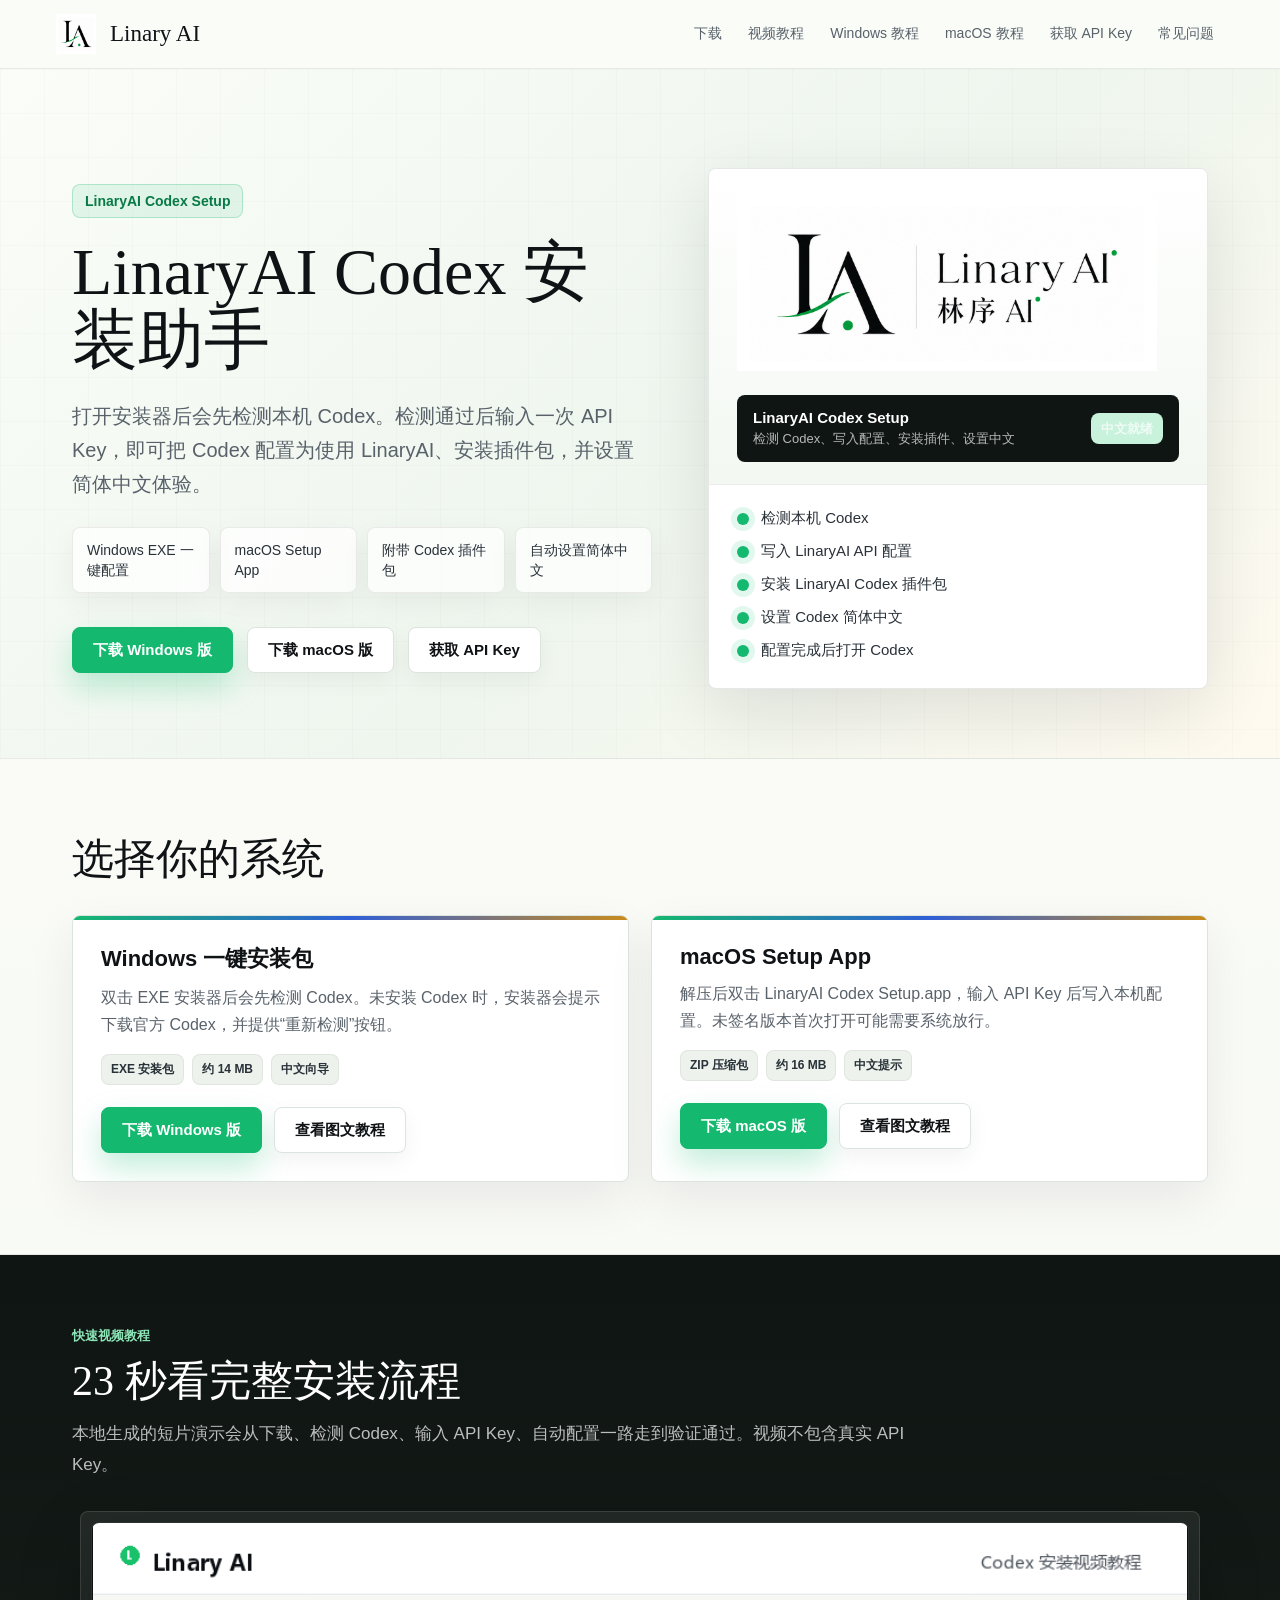
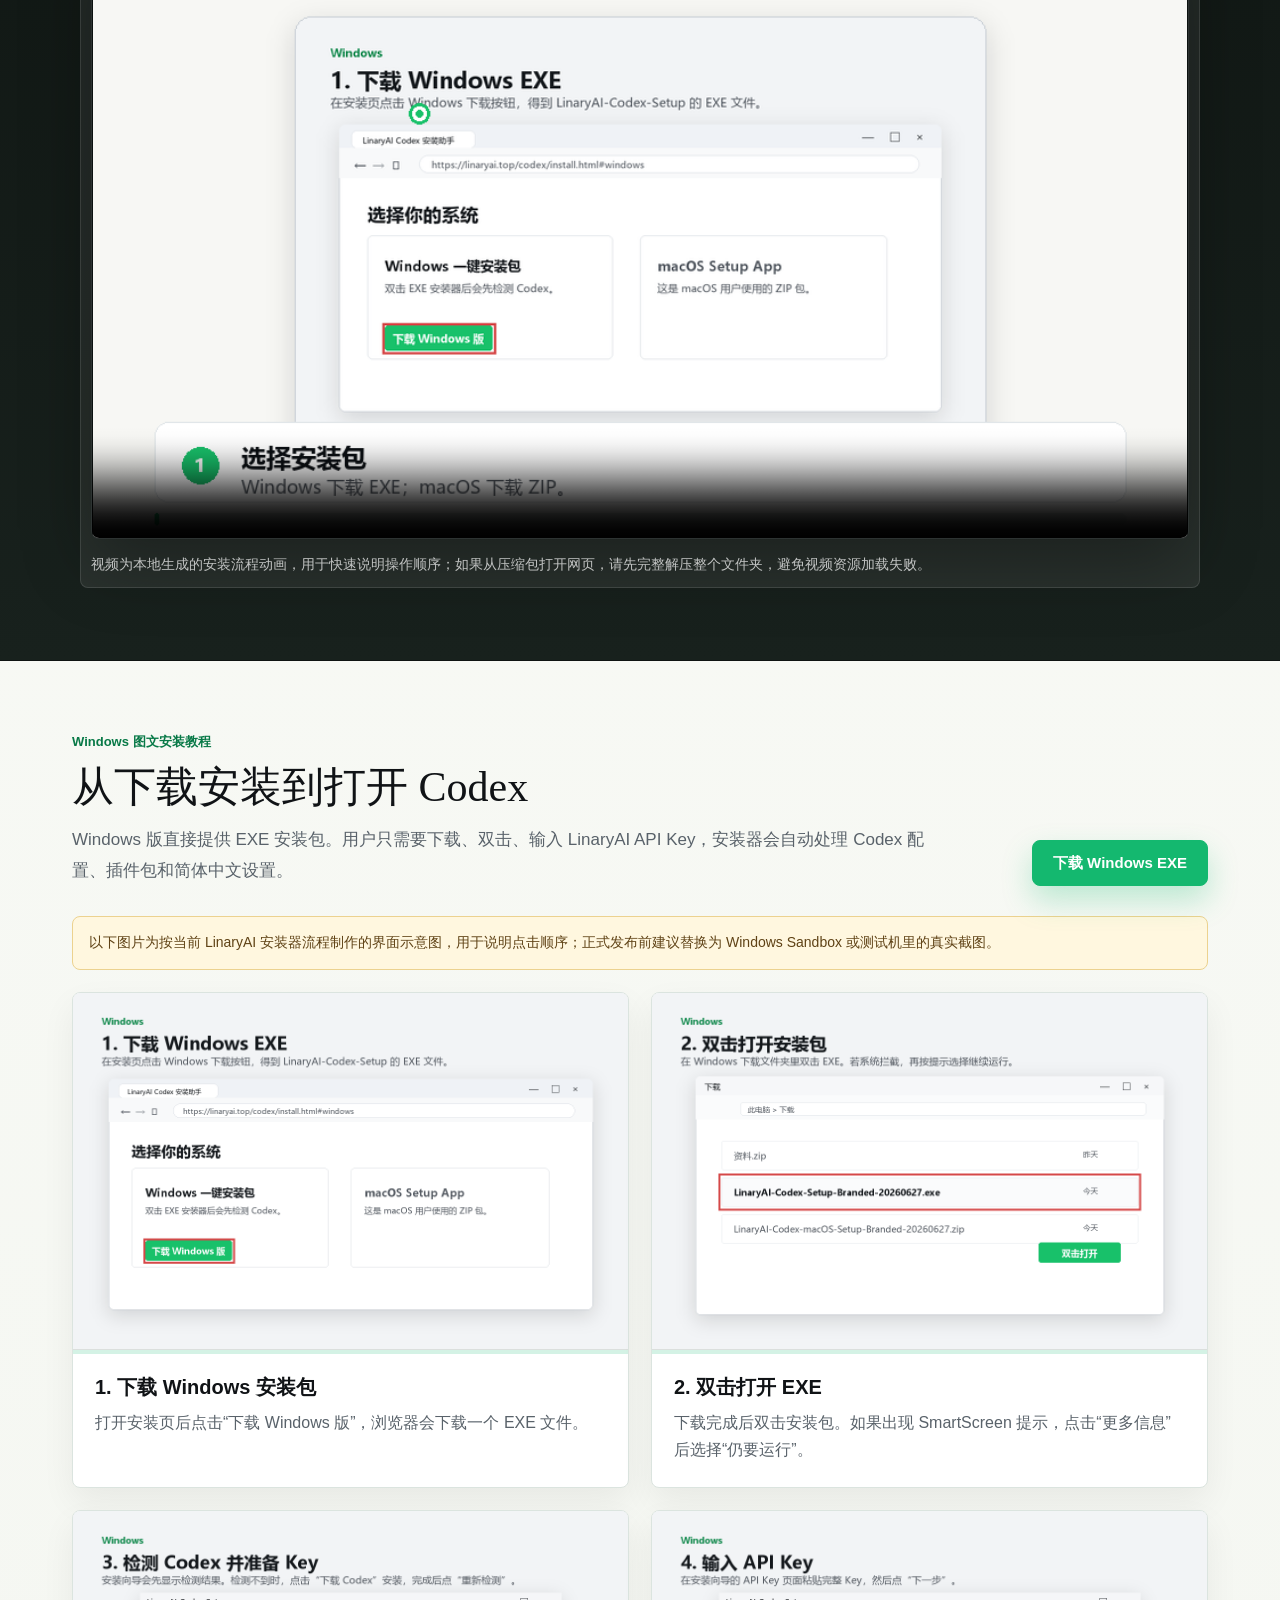
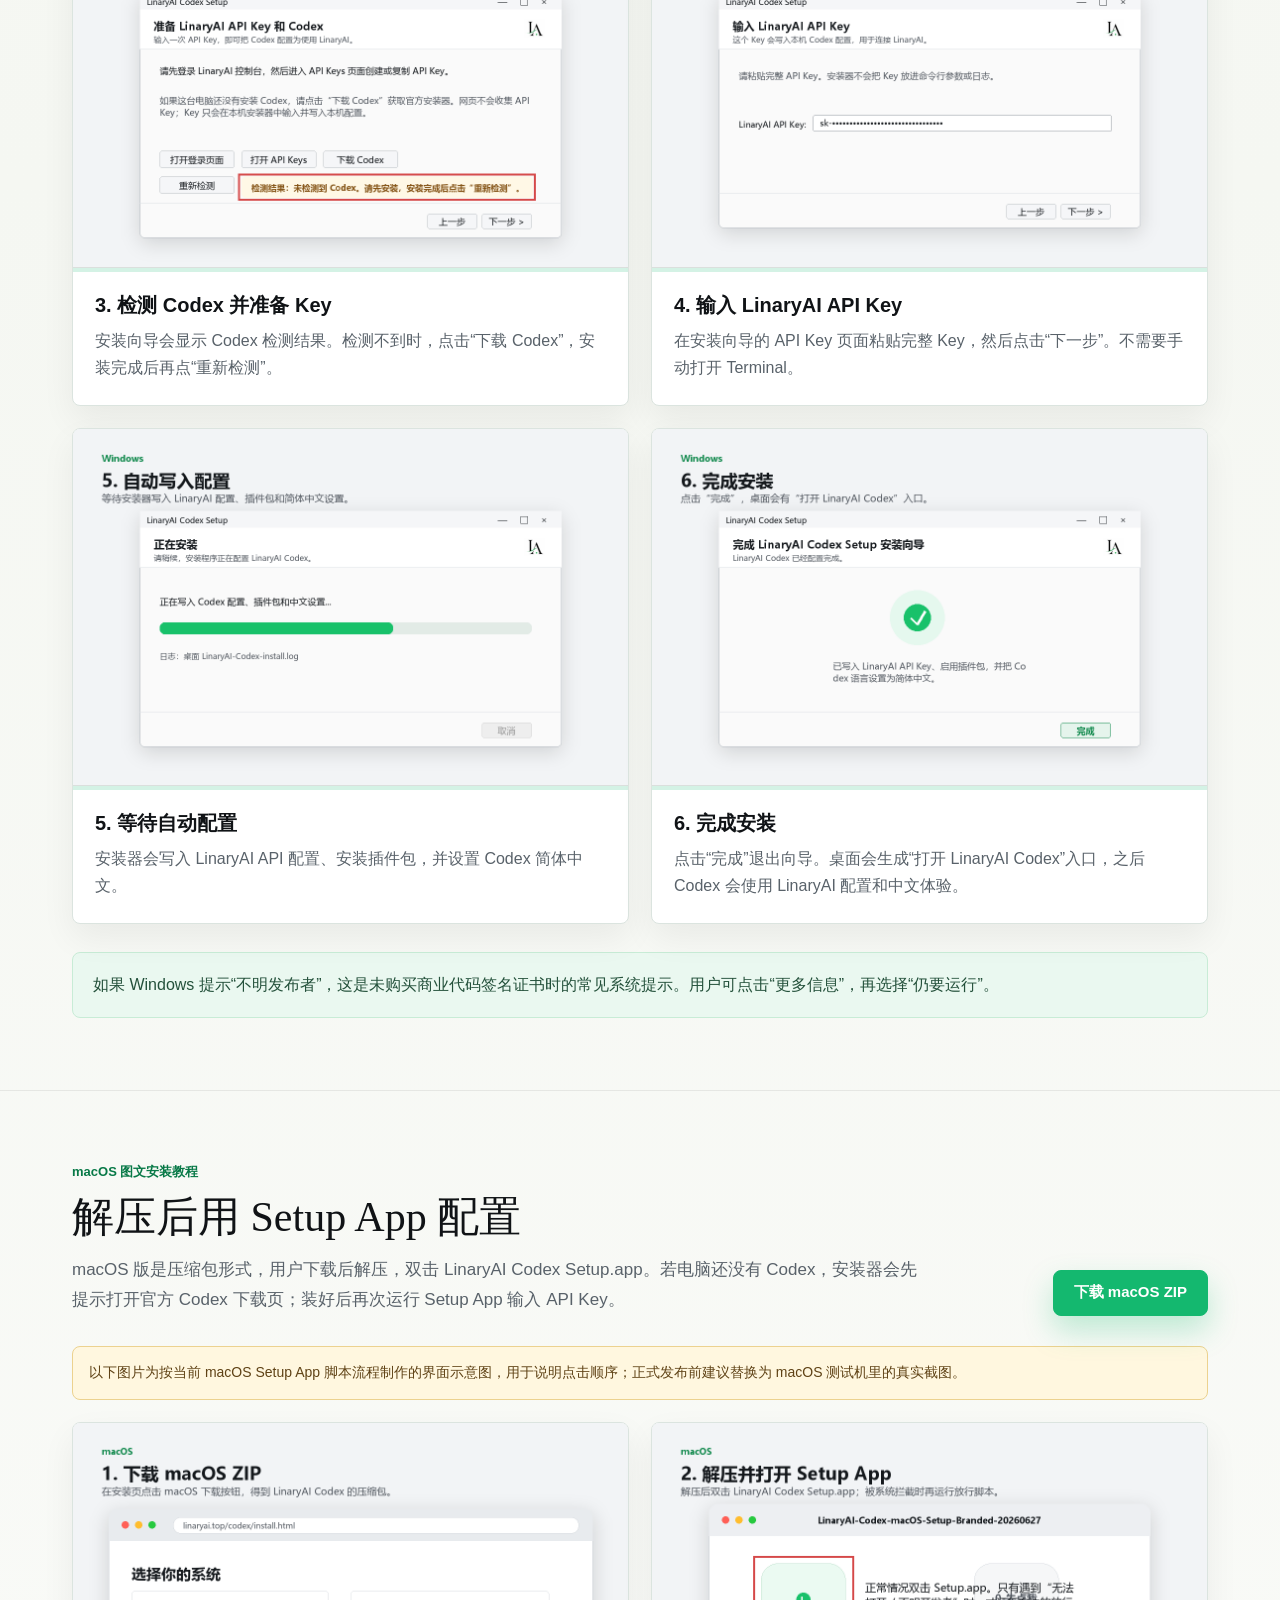
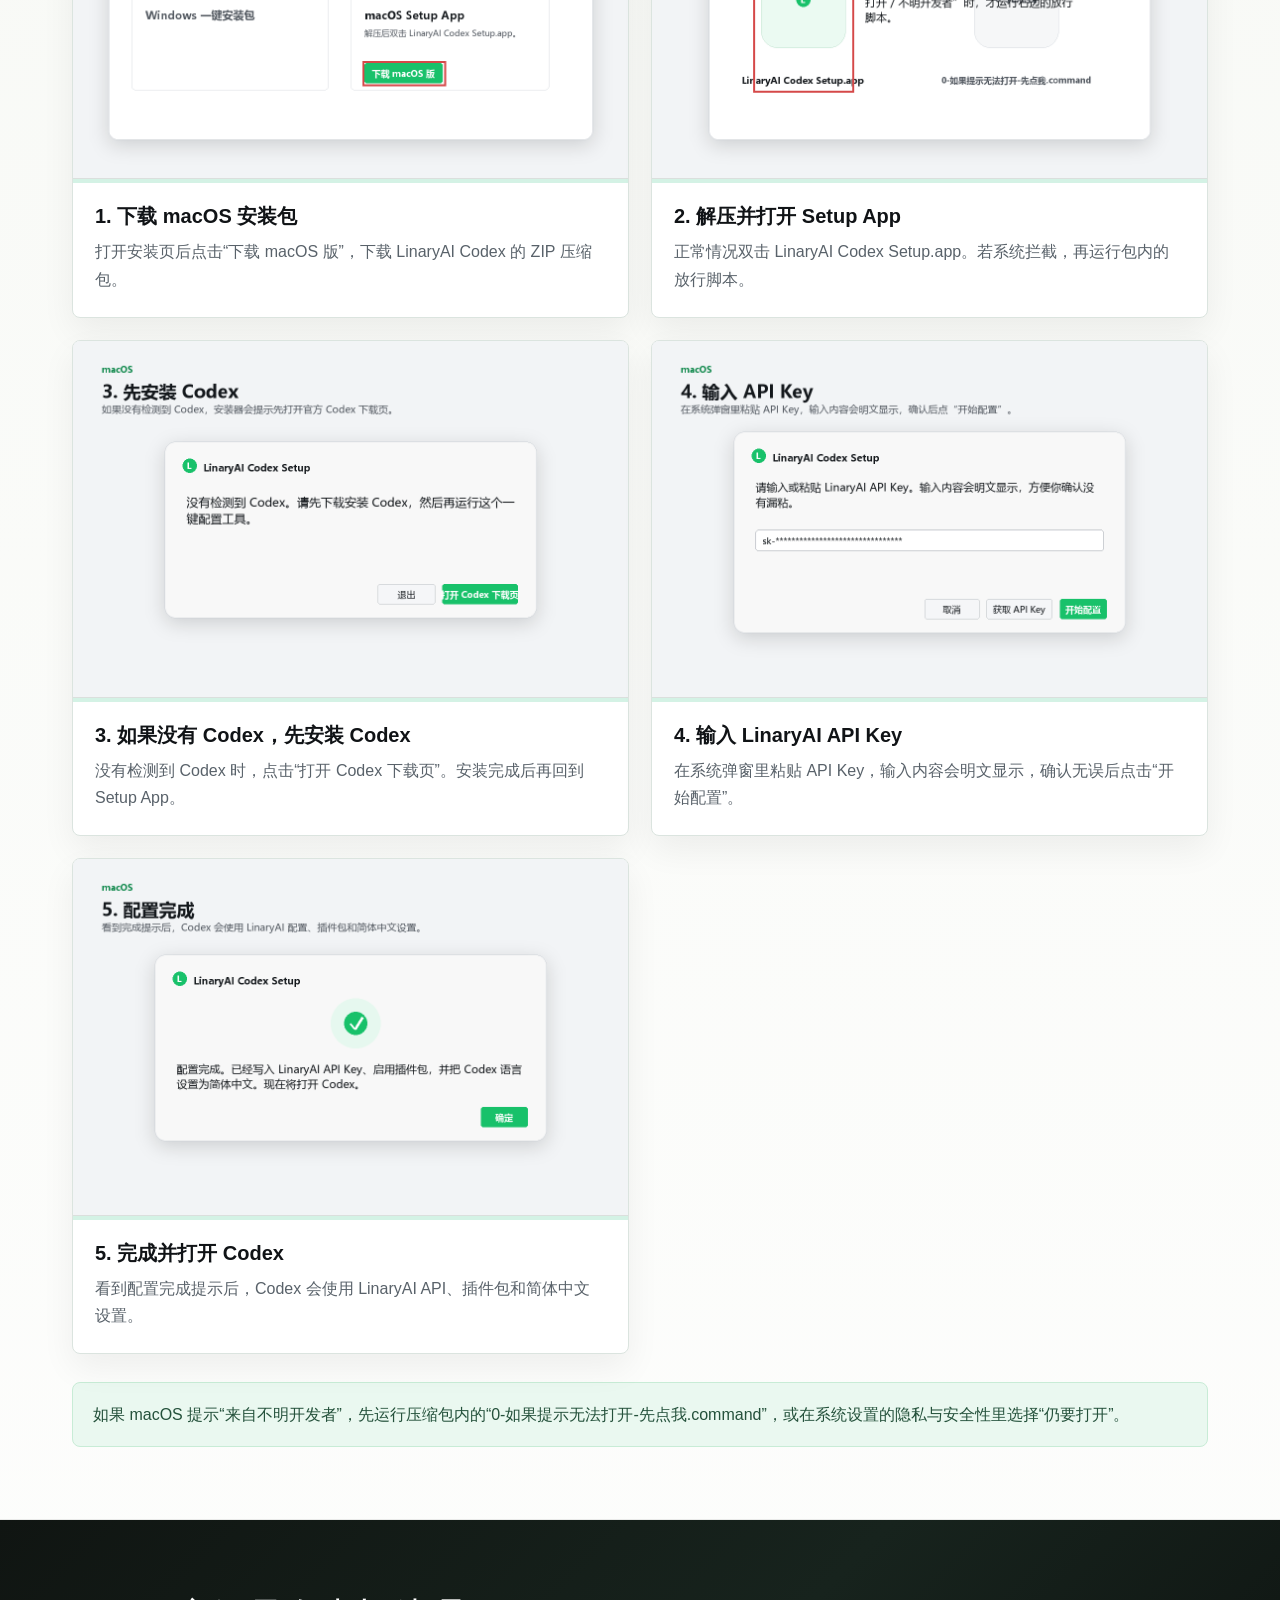
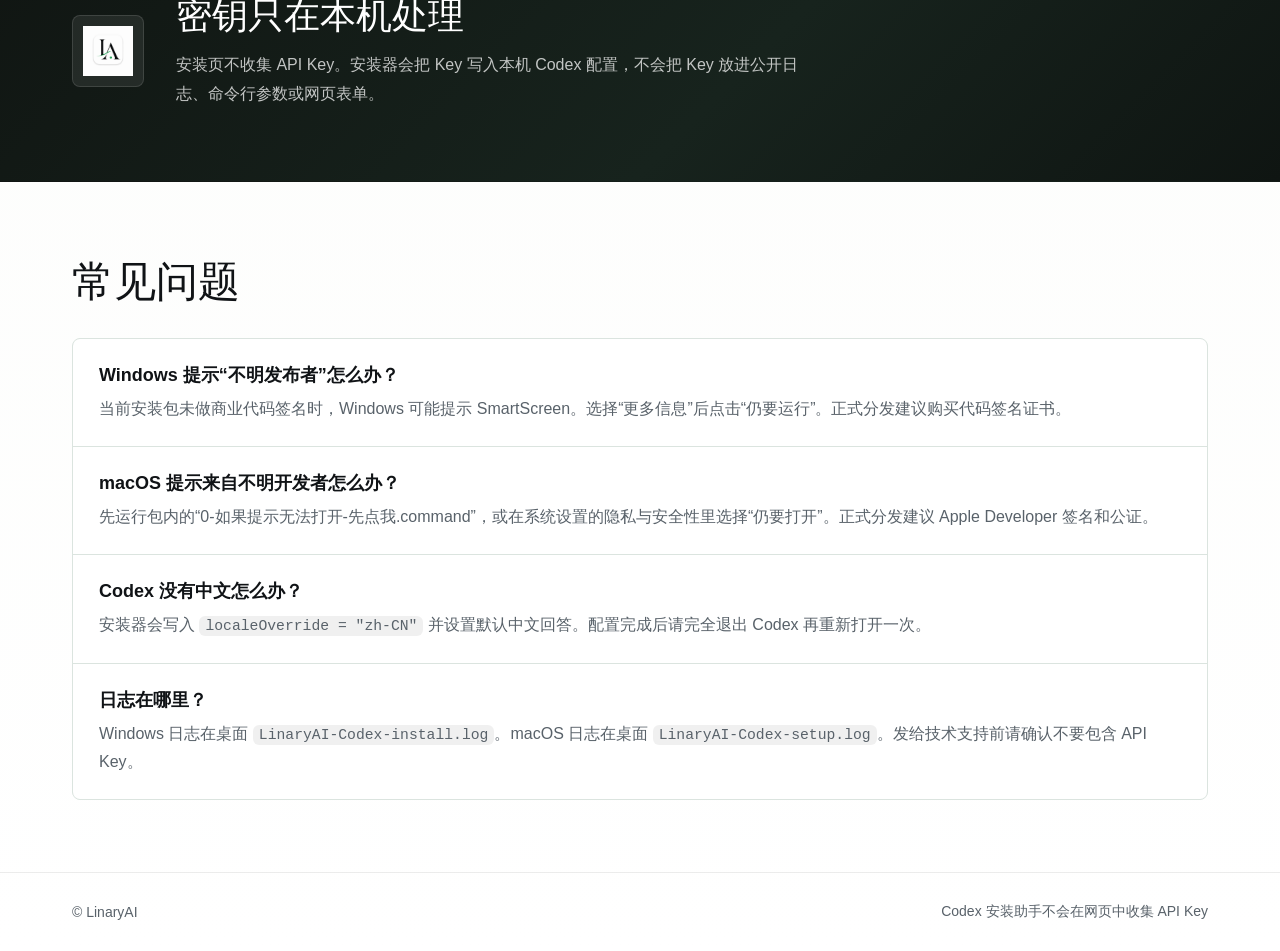
==== codex/index.html @ 54f51eea "Deploy LinaryAI website snapshot" ====
<!doctype html>
<html lang="zh-CN">
<head>
  <meta charset="utf-8">
  <meta name="viewport" content="width=device-width, initial-scale=1">
  <title>LinaryAI Codex 安装助手</title>
  <link rel="shortcut icon" href="/codex/favicon.ico?v=20260630">
  <link rel="icon" href="/codex/assets/favicon.ico?v=20260630" sizes="any">
  <link rel="icon" type="image/png" sizes="32x32" href="/codex/assets/favicon-32.png?v=20260630">
  <link rel="icon" type="image/png" sizes="64x64" href="/codex/assets/favicon.png?v=20260630">
  <link rel="apple-touch-icon" sizes="180x180" href="/codex/assets/apple-touch-icon.png?v=20260630">
  <meta property="og:image" content="https://linaryai.top/codex/assets/favicon-192.png?v=20260630">
  <meta name="twitter:image" content="https://linaryai.top/codex/assets/favicon-192.png?v=20260630">
  <style>
    :root {
      --green: #14b86f;
      --green-dark: #087947;
      --blue: #315fd6;
      --amber: #c98b1c;
      --ink: #101316;
      --ink-soft: #293139;
      --muted: #59626a;
      --line: #dbe4df;
      --paper: #f5f7f2;
      --paper-deep: #edf3ec;
      --white: #ffffff;
      --dark: #0f1512;
      --shadow: 0 22px 70px rgba(16, 19, 22, 0.11);
      --serif: "Times New Roman", "Songti SC", "Noto Serif SC", serif;
      --sans: -apple-system, BlinkMacSystemFont, "Segoe UI", "Microsoft YaHei UI", "PingFang SC", sans-serif;
    }

    * { box-sizing: border-box; }

    html { scroll-behavior: smooth; }

    body {
      margin: 0;
      color: var(--ink);
      background:
        linear-gradient(180deg, #fbfcf8 0%, var(--paper) 46%, #ffffff 100%);
      font-family: var(--sans);
      letter-spacing: 0;
    }

    a { color: inherit; text-decoration: none; }

    .nav {
      position: sticky;
      top: 0;
      z-index: 20;
      display: flex;
      align-items: center;
      justify-content: space-between;
      padding: 14px 56px;
      background: rgba(250, 252, 248, 0.9);
      border-bottom: 1px solid rgba(16, 19, 22, 0.08);
      backdrop-filter: blur(20px);
    }

    .brand {
      display: flex;
      align-items: center;
      gap: 14px;
      min-width: 220px;
    }

    .brand img {
      width: 40px;
      height: 40px;
      object-fit: contain;
    }

    .brand span {
      font-family: var(--serif);
      font-size: 23px;
      color: var(--ink);
    }

    .nav-links {
      display: flex;
      align-items: center;
      gap: 6px;
      color: var(--muted);
      font-size: 14px;
    }

    .nav-links a {
      padding: 8px 10px;
      border-radius: 8px;
    }

    .nav-links a:hover {
      color: var(--ink);
      background: rgba(16, 19, 22, 0.05);
    }

    .hero {
      position: relative;
      min-height: 690px;
      display: grid;
      grid-template-columns: minmax(0, 1fr) minmax(420px, 500px);
      gap: 56px;
      align-items: center;
      padding: 86px 72px 56px;
      background:
        linear-gradient(135deg, #fbfdf8 0%, #eef6ee 54%, #fffaf0 100%);
      border-bottom: 1px solid rgba(16, 19, 22, 0.08);
      overflow: hidden;
    }

    .hero::before {
      content: "";
      position: absolute;
      inset: 0;
      background-image:
        linear-gradient(rgba(16, 19, 22, 0.045) 1px, transparent 1px),
        linear-gradient(90deg, rgba(16, 19, 22, 0.045) 1px, transparent 1px);
      background-size: 44px 44px;
      opacity: 0.38;
      pointer-events: none;
    }

    .hero > * {
      position: relative;
      z-index: 1;
    }

    .eyebrow {
      display: inline-flex;
      align-items: center;
      padding: 8px 12px;
      color: var(--green-dark);
      font-weight: 700;
      font-size: 14px;
      margin-bottom: 20px;
      background: rgba(20, 184, 111, 0.1);
      border: 1px solid rgba(20, 184, 111, 0.25);
      border-radius: 8px;
    }

    h1 {
      margin: 0;
      font-family: var(--serif);
      font-size: 66px;
      line-height: 1.04;
      font-weight: 500;
      letter-spacing: 0;
      max-width: 720px;
    }

    .hero-copy {
      max-width: 660px;
      margin: 24px 0 0;
      color: var(--muted);
      font-size: 20px;
      line-height: 1.7;
    }

    .hero-stats {
      display: grid;
      grid-template-columns: repeat(4, minmax(0, 1fr));
      gap: 10px;
      max-width: 720px;
      margin-top: 26px;
    }

    .hero-stats span {
      min-height: 54px;
      display: flex;
      align-items: center;
      padding: 12px 14px;
      color: var(--ink-soft);
      background: rgba(255, 255, 255, 0.74);
      border: 1px solid rgba(16, 19, 22, 0.08);
      border-radius: 8px;
      box-shadow: 0 10px 30px rgba(16, 19, 22, 0.05);
      font-size: 14px;
      line-height: 1.45;
    }

    .actions {
      display: flex;
      flex-wrap: wrap;
      gap: 14px;
      margin-top: 34px;
    }

    .btn {
      display: inline-flex;
      align-items: center;
      justify-content: center;
      min-height: 46px;
      padding: 0 20px;
      border-radius: 8px;
      border: 1px solid var(--line);
      font-weight: 700;
      font-size: 15px;
      background: var(--white);
      color: var(--ink);
      box-shadow: 0 8px 22px rgba(16, 19, 22, 0.05);
      transition: transform 160ms ease, box-shadow 160ms ease, border-color 160ms ease, background 160ms ease;
    }

    .btn.primary {
      color: #fff;
      background: var(--green);
      border-color: var(--green);
      box-shadow: 0 14px 30px rgba(20, 184, 111, 0.26);
    }

    .btn:hover {
      transform: translateY(-1px);
      border-color: rgba(16, 19, 22, 0.2);
      box-shadow: 0 16px 34px rgba(16, 19, 22, 0.09);
    }

    .btn.primary:hover {
      background: #0da563;
      border-color: #0da563;
      box-shadow: 0 18px 38px rgba(20, 184, 111, 0.32);
    }

    .btn:focus-visible,
    .nav-links a:focus-visible {
      outline: 3px solid rgba(49, 95, 214, 0.28);
      outline-offset: 3px;
    }

    .product-panel {
      position: relative;
      background: #fff;
      border: 1px solid rgba(16, 19, 22, 0.1);
      border-radius: 8px;
      overflow: hidden;
      box-shadow: var(--shadow);
    }

    .panel-head {
      padding: 28px 28px 22px;
      background:
        linear-gradient(180deg, #ffffff 0%, #f3f8f2 100%);
      border-bottom: 1px solid rgba(16, 19, 22, 0.08);
    }

    .panel-logo {
      width: 100%;
      max-width: 420px;
      height: auto;
      margin-bottom: 20px;
    }

    .panel-status {
      display: flex;
      align-items: center;
      justify-content: space-between;
      gap: 18px;
      padding: 14px 16px;
      background: #0f1512;
      color: #fff;
      border-radius: 8px;
    }

    .panel-status strong {
      display: block;
      font-size: 15px;
      margin-bottom: 3px;
    }

    .panel-status span {
      display: block;
      color: rgba(255,255,255,0.7);
      font-size: 13px;
      line-height: 1.5;
    }

    .status-pill {
      flex: 0 0 auto;
      padding: 6px 10px;
      color: #11432d;
      background: #c8f2dc;
      border-radius: 8px;
      font-size: 12px;
      font-weight: 800;
    }

    .checklist {
      display: grid;
      gap: 14px;
      margin: 0;
      padding: 24px 28px 28px;
      list-style: none;
    }

    .checklist li {
      display: flex;
      align-items: center;
      gap: 12px;
      color: var(--ink-soft);
      font-size: 15px;
    }

    .dot {
      width: 12px;
      height: 12px;
      border-radius: 50%;
      background: var(--green);
      flex: 0 0 auto;
      box-shadow: 0 0 0 6px rgba(20, 184, 111, 0.12);
    }

    section {
      padding: 72px;
      border-bottom: 1px solid rgba(16, 19, 22, 0.08);
      scroll-margin-top: 84px;
    }

    .section-title {
      margin: 0 0 28px;
      font-family: var(--serif);
      font-size: 42px;
      font-weight: 500;
    }

    .section-heading {
      display: flex;
      align-items: flex-end;
      justify-content: space-between;
      gap: 24px;
      margin-bottom: 30px;
    }

    .section-heading .section-title {
      margin-bottom: 10px;
    }

    .section-lead {
      max-width: 860px;
      margin: 0;
      color: var(--muted);
      font-size: 17px;
      line-height: 1.8;
    }

    .kicker {
      margin: 0 0 8px;
      color: var(--green-dark);
      font-size: 13px;
      font-weight: 800;
      letter-spacing: 0;
    }

    .steps {
      display: grid;
      grid-template-columns: repeat(3, 1fr);
      gap: 1px;
      background: var(--line);
      border: 1px solid var(--line);
      border-radius: 8px;
      overflow: hidden;
    }

    .step {
      min-height: 220px;
      padding: 26px;
      background: #fff;
    }

    .step strong {
      display: block;
      font-size: 20px;
      margin-bottom: 14px;
    }

    .step p, .faq p, .download-card p {
      color: var(--muted);
      line-height: 1.7;
      margin: 0;
    }

    .downloads {
      display: grid;
      grid-template-columns: repeat(2, 1fr);
      gap: 22px;
    }

    .download-card {
      position: relative;
      background: #fff;
      border: 1px solid var(--line);
      border-radius: 8px;
      padding: 28px;
      box-shadow: 0 18px 48px rgba(16, 19, 22, 0.07);
      overflow: hidden;
    }

    .download-card::before {
      content: "";
      position: absolute;
      inset: 0 0 auto;
      height: 4px;
      background: linear-gradient(90deg, var(--green), var(--blue), var(--amber));
    }

    .download-card h3 {
      margin: 0 0 10px;
      font-size: 22px;
    }

    .download-meta {
      display: flex;
      flex-wrap: wrap;
      gap: 8px;
      margin: 16px 0 0;
    }

    .download-meta span {
      padding: 6px 9px;
      color: var(--ink-soft);
      background: var(--paper-deep);
      border: 1px solid rgba(16, 19, 22, 0.06);
      border-radius: 8px;
      font-size: 12px;
      font-weight: 700;
    }

    .download-card .btn { margin-top: 22px; }

    .download-links {
      display: flex;
      flex-wrap: wrap;
      gap: 12px;
      margin-top: 22px;
    }

    .download-links .btn { margin-top: 0; }

    .video-section {
      color: #fff;
      background:
        linear-gradient(180deg, #0f1512 0%, #18211d 100%);
    }

    .video-section .section-title { color: #fff; }

    .video-section .section-lead,
    .video-section .video-caption {
      color: rgba(255, 255, 255, 0.72);
    }

    .video-section .kicker { color: #8ce6b8; }

    .demo-video-wrap {
      max-width: 1120px;
      margin: 0 auto;
      padding: 10px;
      background: rgba(255, 255, 255, 0.08);
      border: 1px solid rgba(255, 255, 255, 0.12);
      border-radius: 8px;
    }

    .demo-video {
      display: block;
      width: 100%;
      aspect-ratio: 16 / 9;
      background: #0b1110;
      border: 1px solid rgba(255, 255, 255, 0.14);
      border-radius: 8px;
      box-shadow: 0 24px 70px rgba(0, 0, 0, 0.32);
    }

    .video-caption {
      margin: 14px 0 0;
      color: var(--muted);
      font-size: 14px;
      line-height: 1.7;
    }

    .tutorial-grid {
      display: grid;
      grid-template-columns: repeat(2, minmax(0, 1fr));
      gap: 22px;
    }

    .tutorial-card {
      background: #fff;
      border: 1px solid var(--line);
      border-radius: 8px;
      overflow: hidden;
      box-shadow: 0 14px 34px rgba(16, 19, 22, 0.06);
    }

    .tutorial-card img {
      display: block;
      width: 100%;
      aspect-ratio: 1120 / 720;
      object-fit: cover;
      background: #eef2ef;
      border-bottom: 1px solid rgba(8, 11, 13, 0.08);
    }

    .tutorial-copy {
      padding: 20px 22px 24px;
      border-top: 4px solid rgba(20, 184, 111, 0.18);
    }

    .tutorial-copy h3 {
      margin: 0 0 8px;
      font-size: 20px;
    }

    .tutorial-copy p {
      margin: 0;
      color: var(--muted);
      line-height: 1.7;
    }

    .tutorial-note {
      margin: 28px 0 0;
      padding: 18px 20px;
      color: #24513b;
      background: #eaf8f0;
      border: 1px solid #c8ecd6;
      border-radius: 8px;
      line-height: 1.7;
    }

    .image-disclaimer {
      margin: 0 0 22px;
      padding: 14px 16px;
      color: #5f4215;
      background: #fff7df;
      border: 1px solid #ecd28f;
      border-radius: 8px;
      line-height: 1.7;
      font-size: 14px;
    }

    code {
      padding: 2px 6px;
      border-radius: 6px;
      background: rgba(8, 11, 13, 0.06);
      font-family: "SFMono-Regular", Consolas, "Liberation Mono", monospace;
      font-size: 0.92em;
    }

    .security {
      display: flex;
      align-items: center;
      justify-content: space-between;
      gap: 32px;
      background:
        linear-gradient(135deg, #101512 0%, #17231d 58%, #0f1512 100%);
      color: #fff;
    }

    .security-mark {
      width: 72px;
      height: 72px;
      object-fit: contain;
      border-radius: 8px;
      background: rgba(255,255,255,0.08);
      border: 1px solid rgba(255,255,255,0.12);
      padding: 10px;
    }

    .security-copy {
      flex: 1 1 auto;
    }

    .security h2 {
      margin: 0;
      font-family: var(--serif);
      font-size: 36px;
      font-weight: 500;
    }

    .security p {
      max-width: 640px;
      margin: 10px 0 0;
      color: rgba(255,255,255,0.74);
      line-height: 1.8;
    }

    .faq {
      display: grid;
      gap: 1px;
      background: var(--line);
      border: 1px solid var(--line);
      border-radius: 8px;
      overflow: hidden;
    }

    .faq-item {
      background: #fff;
      padding: 24px 26px;
    }

    .faq-item h3 {
      margin: 0 0 8px;
      font-size: 18px;
    }

    footer {
      display: flex;
      align-items: center;
      justify-content: space-between;
      gap: 24px;
      padding: 30px 72px;
      color: var(--muted);
      font-size: 14px;
    }

    @media (prefers-reduced-motion: reduce) {
      html { scroll-behavior: auto; }
      .btn { transition: none; }
      .btn:hover { transform: none; }
    }

    @media (max-width: 900px) {
      .nav, .hero, section, footer { padding-left: 24px; padding-right: 24px; }
      .nav-links { display: none; }
      .hero { grid-template-columns: 1fr; gap: 34px; min-height: auto; padding-top: 54px; }
      h1 { font-size: 44px; }
      .hero-copy { font-size: 17px; }
      .hero-stats { grid-template-columns: repeat(2, minmax(0, 1fr)); }
      .steps, .downloads, .tutorial-grid { grid-template-columns: 1fr; }
      .section-heading { align-items: flex-start; flex-direction: column; }
      .security { align-items: flex-start; flex-direction: column; }
      footer { flex-direction: column; align-items: flex-start; }
    }

    @media (max-width: 560px) {
      .nav { padding-top: 12px; padding-bottom: 12px; }
      .brand { min-width: 0; gap: 10px; }
      .brand span { font-size: 20px; }
      .hero { padding-top: 40px; }
      .eyebrow { font-size: 13px; }
      h1 { font-size: 38px; line-height: 1.08; }
      .section-title { font-size: 34px; }
      .actions, .download-links { width: 100%; }
      .btn { width: 100%; }
      .hero-stats { grid-template-columns: 1fr; }
      .panel-head, .checklist, .download-card { padding-left: 20px; padding-right: 20px; }
      .panel-status { align-items: flex-start; flex-direction: column; }
      .security-mark { width: 60px; height: 60px; }
    }
  </style>
</head>
<body>
  <nav class="nav">
    <a class="brand" href="#">
      <img src="assets/linary-logo.png" alt="LinaryAI">
      <span>Linary AI</span>
    </a>
    <div class="nav-links">
      <a href="#download">下载</a>
      <a href="#video">视频教程</a>
      <a href="#windows">Windows 教程</a>
      <a href="#macos">macOS 教程</a>
      <a href="https://api.linaryai.top/keys">获取 API Key</a>
      <a href="#faq">常见问题</a>
    </div>
  </nav>

  <main>
    <section class="hero">
      <div>
        <div class="eyebrow">LinaryAI Codex Setup</div>
        <h1>LinaryAI Codex 安装助手</h1>
        <p class="hero-copy">打开安装器后会先检测本机 Codex。检测通过后输入一次 API Key，即可把 Codex 配置为使用 LinaryAI、安装插件包，并设置简体中文体验。</p>
        <div class="hero-stats" aria-label="安装能力">
          <span>Windows EXE 一键配置</span>
          <span>macOS Setup App</span>
          <span>附带 Codex 插件包</span>
          <span>自动设置简体中文</span>
        </div>
        <div class="actions">
          <a class="btn primary" href="downloads/LinaryAI-Codex-Setup-Branded-20260627.exe">下载 Windows 版</a>
          <a class="btn" href="downloads/LinaryAI-Codex-macOS-Setup-Branded-20260627.zip">下载 macOS 版</a>
          <a class="btn" href="https://api.linaryai.top/keys">获取 API Key</a>
        </div>
      </div>
      <aside class="product-panel">
        <div class="panel-head">
          <img class="panel-logo" src="assets/linary-lockup.png" alt="Linary AI 林序 AI">
          <div class="panel-status">
            <div>
              <strong>LinaryAI Codex Setup</strong>
              <span>检测 Codex、写入配置、安装插件、设置中文</span>
            </div>
            <span class="status-pill">中文就绪</span>
          </div>
        </div>
        <ul class="checklist">
          <li><span class="dot"></span>检测本机 Codex</li>
          <li><span class="dot"></span>写入 LinaryAI API 配置</li>
          <li><span class="dot"></span>安装 LinaryAI Codex 插件包</li>
          <li><span class="dot"></span>设置 Codex 简体中文</li>
          <li><span class="dot"></span>配置完成后打开 Codex</li>
        </ul>
      </aside>
    </section>

    <section id="download">
      <h2 class="section-title">选择你的系统</h2>
      <div class="downloads">
        <div class="download-card">
          <h3>Windows 一键安装包</h3>
          <p>双击 EXE 安装器后会先检测 Codex。未安装 Codex 时，安装器会提示下载官方 Codex，并提供“重新检测”按钮。</p>
          <div class="download-meta">
            <span>EXE 安装包</span>
            <span>约 14 MB</span>
            <span>中文向导</span>
          </div>
          <div class="download-links">
            <a class="btn primary" href="downloads/LinaryAI-Codex-Setup-Branded-20260627.exe">下载 Windows 版</a>
            <a class="btn" href="#windows">查看图文教程</a>
          </div>
        </div>
        <div class="download-card">
          <h3>macOS Setup App</h3>
          <p>解压后双击 LinaryAI Codex Setup.app，输入 API Key 后写入本机配置。未签名版本首次打开可能需要系统放行。</p>
          <div class="download-meta">
            <span>ZIP 压缩包</span>
            <span>约 16 MB</span>
            <span>中文提示</span>
          </div>
          <div class="download-links">
            <a class="btn primary" href="downloads/LinaryAI-Codex-macOS-Setup-Branded-20260627.zip">下载 macOS 版</a>
            <a class="btn" href="#macos">查看图文教程</a>
          </div>
        </div>
      </div>
    </section>

    <section id="video" class="video-section">
      <div class="section-heading">
        <div>
          <p class="kicker">快速视频教程</p>
          <h2 class="section-title">23 秒看完整安装流程</h2>
          <p class="section-lead">本地生成的短片演示会从下载、检测 Codex、输入 API Key、自动配置一路走到验证通过。视频不包含真实 API Key。</p>
        </div>
      </div>
      <div class="demo-video-wrap">
        <video class="demo-video" controls preload="metadata" poster="assets/linaryai-codex-install-demo-poster.png">
          <source src="assets/linaryai-codex-install-demo.webm" type="video/webm">
          <source src="assets/linaryai-codex-install-demo.mp4" type="video/mp4">
          当前浏览器不支持视频播放，请查看下方图文教程。
        </video>
        <p class="video-caption">视频为本地生成的安装流程动画，用于快速说明操作顺序；如果从压缩包打开网页，请先完整解压整个文件夹，避免视频资源加载失败。</p>
      </div>
    </section>

    <section id="windows">
      <div class="section-heading">
        <div>
          <p class="kicker">Windows 图文安装教程</p>
          <h2 class="section-title">从下载安装到打开 Codex</h2>
          <p class="section-lead">Windows 版直接提供 EXE 安装包。用户只需要下载、双击、输入 LinaryAI API Key，安装器会自动处理 Codex 配置、插件包和简体中文设置。</p>
        </div>
        <a class="btn primary" href="downloads/LinaryAI-Codex-Setup-Branded-20260627.exe">下载 Windows EXE</a>
      </div>

      <p class="image-disclaimer">以下图片为按当前 LinaryAI 安装器流程制作的界面示意图，用于说明点击顺序；正式发布前建议替换为 Windows Sandbox 或测试机里的真实截图。</p>
      <div class="tutorial-grid">
        <article class="tutorial-card">
          <img src="assets/tutorial-windows-01-download.png" alt="Windows 第一步：下载 Windows 安装包">
          <div class="tutorial-copy">
            <h3>1. 下载 Windows 安装包</h3>
            <p>打开安装页后点击“下载 Windows 版”，浏览器会下载一个 EXE 文件。</p>
          </div>
        </article>
        <article class="tutorial-card">
          <img src="assets/tutorial-windows-02-open-exe.png" alt="Windows 第二步：双击打开 EXE">
          <div class="tutorial-copy">
            <h3>2. 双击打开 EXE</h3>
            <p>下载完成后双击安装包。如果出现 SmartScreen 提示，点击“更多信息”后选择“仍要运行”。</p>
          </div>
        </article>
        <article class="tutorial-card">
          <img src="assets/tutorial-windows-03-download-codex.png" alt="Windows 第三步：按需下载 Codex">
          <div class="tutorial-copy">
            <h3>3. 检测 Codex 并准备 Key</h3>
            <p>安装向导会显示 Codex 检测结果。检测不到时，点击“下载 Codex”，安装完成后再点“重新检测”。</p>
          </div>
        </article>
        <article class="tutorial-card">
          <img src="assets/tutorial-windows-04-input-key.png" alt="Windows 第四步：输入 LinaryAI API Key">
          <div class="tutorial-copy">
            <h3>4. 输入 LinaryAI API Key</h3>
            <p>在安装向导的 API Key 页面粘贴完整 Key，然后点击“下一步”。不需要手动打开 Terminal。</p>
          </div>
        </article>
        <article class="tutorial-card">
          <img src="assets/tutorial-windows-05-configure.png" alt="Windows 第五步：等待自动配置">
          <div class="tutorial-copy">
            <h3>5. 等待自动配置</h3>
            <p>安装器会写入 LinaryAI API 配置、安装插件包，并设置 Codex 简体中文。</p>
          </div>
        </article>
        <article class="tutorial-card">
          <img src="assets/tutorial-windows-06-finish.png" alt="Windows 第六步：打开 Codex">
          <div class="tutorial-copy">
            <h3>6. 完成安装</h3>
            <p>点击“完成”退出向导。桌面会生成“打开 LinaryAI Codex”入口，之后 Codex 会使用 LinaryAI 配置和中文体验。</p>
          </div>
        </article>
      </div>
      <p class="tutorial-note">如果 Windows 提示“不明发布者”，这是未购买商业代码签名证书时的常见系统提示。用户可点击“更多信息”，再选择“仍要运行”。</p>
    </section>

    <section id="macos">
      <div class="section-heading">
        <div>
          <p class="kicker">macOS 图文安装教程</p>
          <h2 class="section-title">解压后用 Setup App 配置</h2>
          <p class="section-lead">macOS 版是压缩包形式，用户下载后解压，双击 LinaryAI Codex Setup.app。若电脑还没有 Codex，安装器会先提示打开官方 Codex 下载页；装好后再次运行 Setup App 输入 API Key。</p>
        </div>
        <a class="btn primary" href="downloads/LinaryAI-Codex-macOS-Setup-Branded-20260627.zip">下载 macOS ZIP</a>
      </div>

      <p class="image-disclaimer">以下图片为按当前 macOS Setup App 脚本流程制作的界面示意图，用于说明点击顺序；正式发布前建议替换为 macOS 测试机里的真实截图。</p>
      <div class="tutorial-grid">
        <article class="tutorial-card">
          <img src="assets/tutorial-macos-01-download.png" alt="macOS 第一步：下载 macOS 安装包">
          <div class="tutorial-copy">
            <h3>1. 下载 macOS 安装包</h3>
            <p>打开安装页后点击“下载 macOS 版”，下载 LinaryAI Codex 的 ZIP 压缩包。</p>
          </div>
        </article>
        <article class="tutorial-card">
          <img src="assets/tutorial-macos-02-open-app.png" alt="macOS 第二步：解压并打开 Setup App">
          <div class="tutorial-copy">
            <h3>2. 解压并打开 Setup App</h3>
            <p>正常情况双击 LinaryAI Codex Setup.app。若系统拦截，再运行包内的放行脚本。</p>
          </div>
        </article>
        <article class="tutorial-card">
          <img src="assets/tutorial-macos-03-download-codex.png" alt="macOS 第三步：按需下载 Codex">
          <div class="tutorial-copy">
            <h3>3. 如果没有 Codex，先安装 Codex</h3>
            <p>没有检测到 Codex 时，点击“打开 Codex 下载页”。安装完成后再回到 Setup App。</p>
          </div>
        </article>
        <article class="tutorial-card">
          <img src="assets/tutorial-macos-04-input-key.png" alt="macOS 第四步：输入 LinaryAI API Key">
          <div class="tutorial-copy">
            <h3>4. 输入 LinaryAI API Key</h3>
            <p>在系统弹窗里粘贴 API Key，输入内容会明文显示，确认无误后点击“开始配置”。</p>
          </div>
        </article>
        <article class="tutorial-card">
          <img src="assets/tutorial-macos-05-finish.png" alt="macOS 第五步：完成并打开 Codex">
          <div class="tutorial-copy">
            <h3>5. 完成并打开 Codex</h3>
            <p>看到配置完成提示后，Codex 会使用 LinaryAI API、插件包和简体中文设置。</p>
          </div>
        </article>
      </div>
      <p class="tutorial-note">如果 macOS 提示“来自不明开发者”，先运行压缩包内的“0-如果提示无法打开-先点我.command”，或在系统设置的隐私与安全性里选择“仍要打开”。</p>
    </section>

    <section class="security">
      <img class="security-mark" src="assets/linary-app-icon.png" alt="LinaryAI">
      <div class="security-copy">
        <h2>密钥只在本机处理</h2>
        <p>安装页不收集 API Key。安装器会把 Key 写入本机 Codex 配置，不会把 Key 放进公开日志、命令行参数或网页表单。</p>
      </div>
    </section>

    <section id="faq">
      <h2 class="section-title">常见问题</h2>
      <div class="faq">
        <div class="faq-item">
          <h3>Windows 提示“不明发布者”怎么办？</h3>
          <p>当前安装包未做商业代码签名时，Windows 可能提示 SmartScreen。选择“更多信息”后点击“仍要运行”。正式分发建议购买代码签名证书。</p>
        </div>
        <div class="faq-item">
          <h3>macOS 提示来自不明开发者怎么办？</h3>
          <p>先运行包内的“0-如果提示无法打开-先点我.command”，或在系统设置的隐私与安全性里选择“仍要打开”。正式分发建议 Apple Developer 签名和公证。</p>
        </div>
        <div class="faq-item">
          <h3>Codex 没有中文怎么办？</h3>
          <p>安装器会写入 <code>localeOverride = "zh-CN"</code> 并设置默认中文回答。配置完成后请完全退出 Codex 再重新打开一次。</p>
        </div>
        <div class="faq-item">
          <h3>日志在哪里？</h3>
          <p>Windows 日志在桌面 <code>LinaryAI-Codex-install.log</code>。macOS 日志在桌面 <code>LinaryAI-Codex-setup.log</code>。发给技术支持前请确认不要包含 API Key。</p>
        </div>
      </div>
    </section>
  </main>

  <footer>
    <span>© LinaryAI</span>
    <span>Codex 安装助手不会在网页中收集 API Key</span>
  </footer>
</body>
</html>
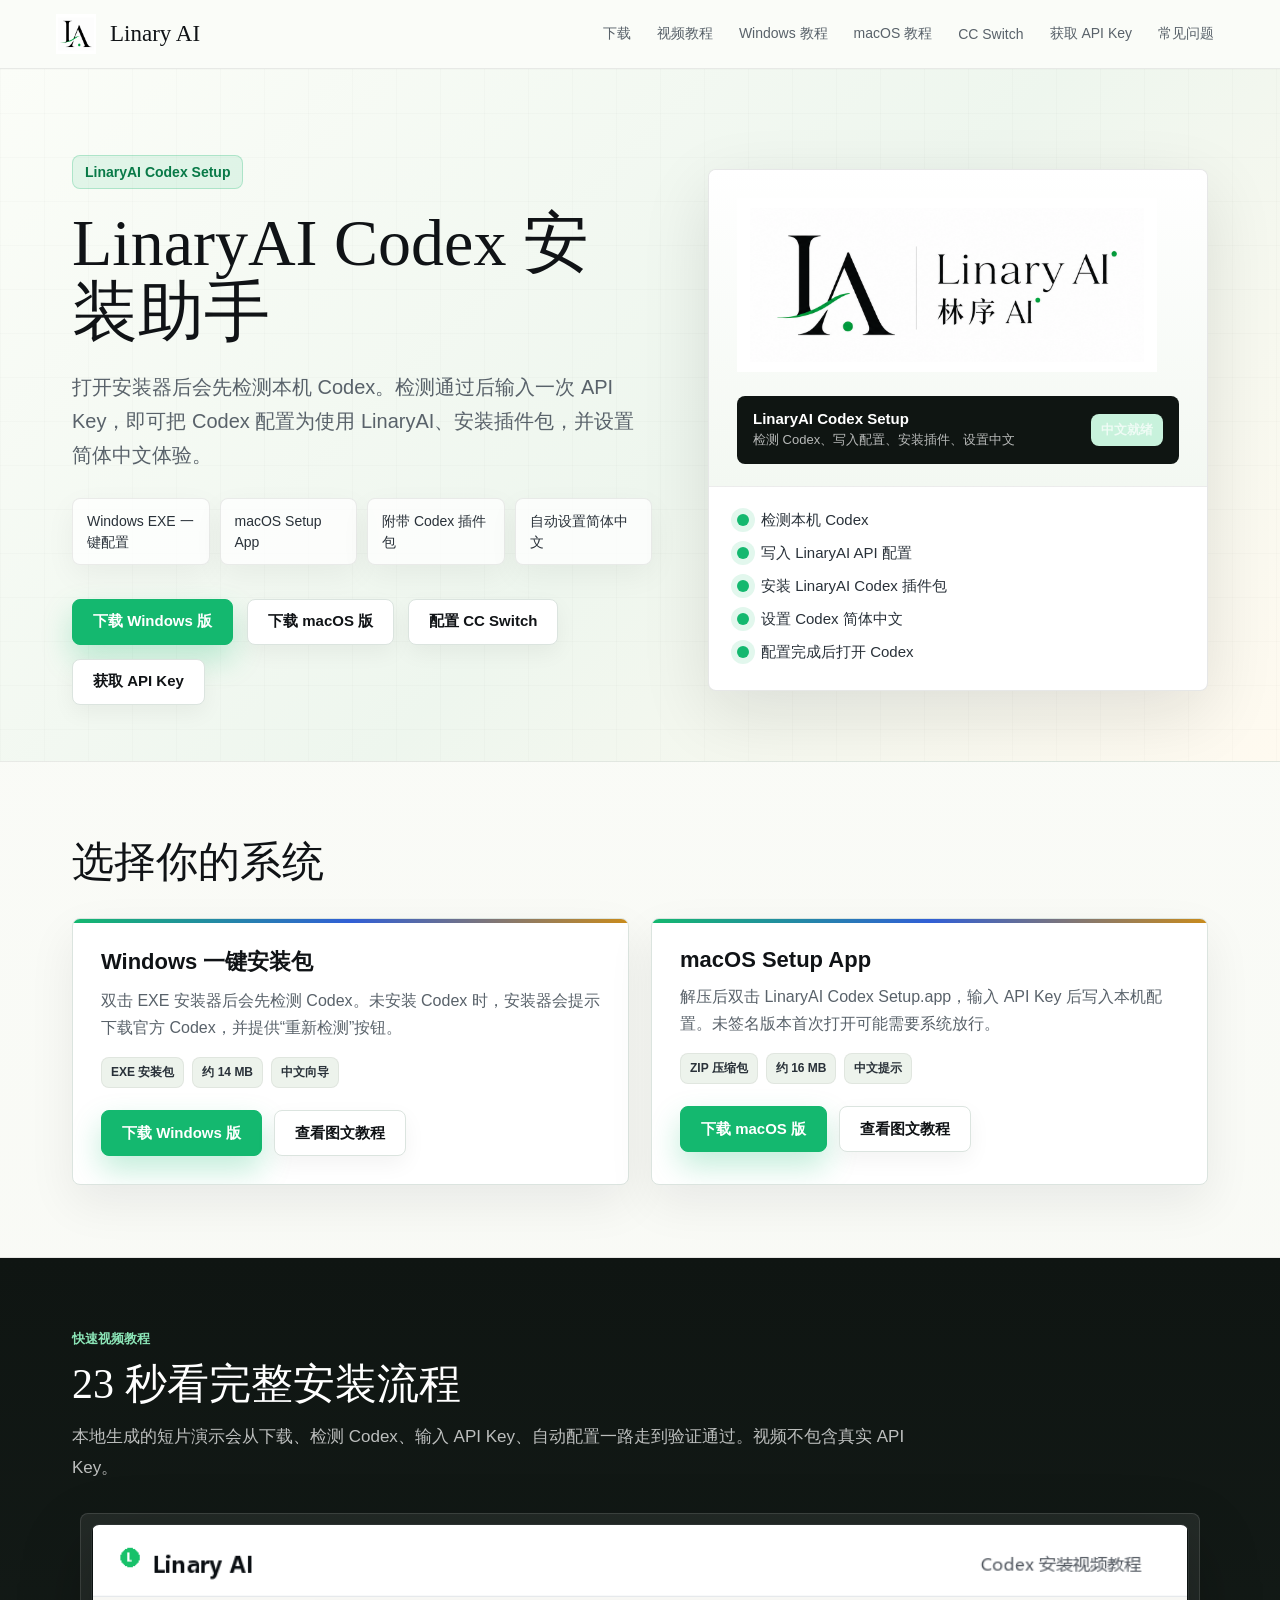
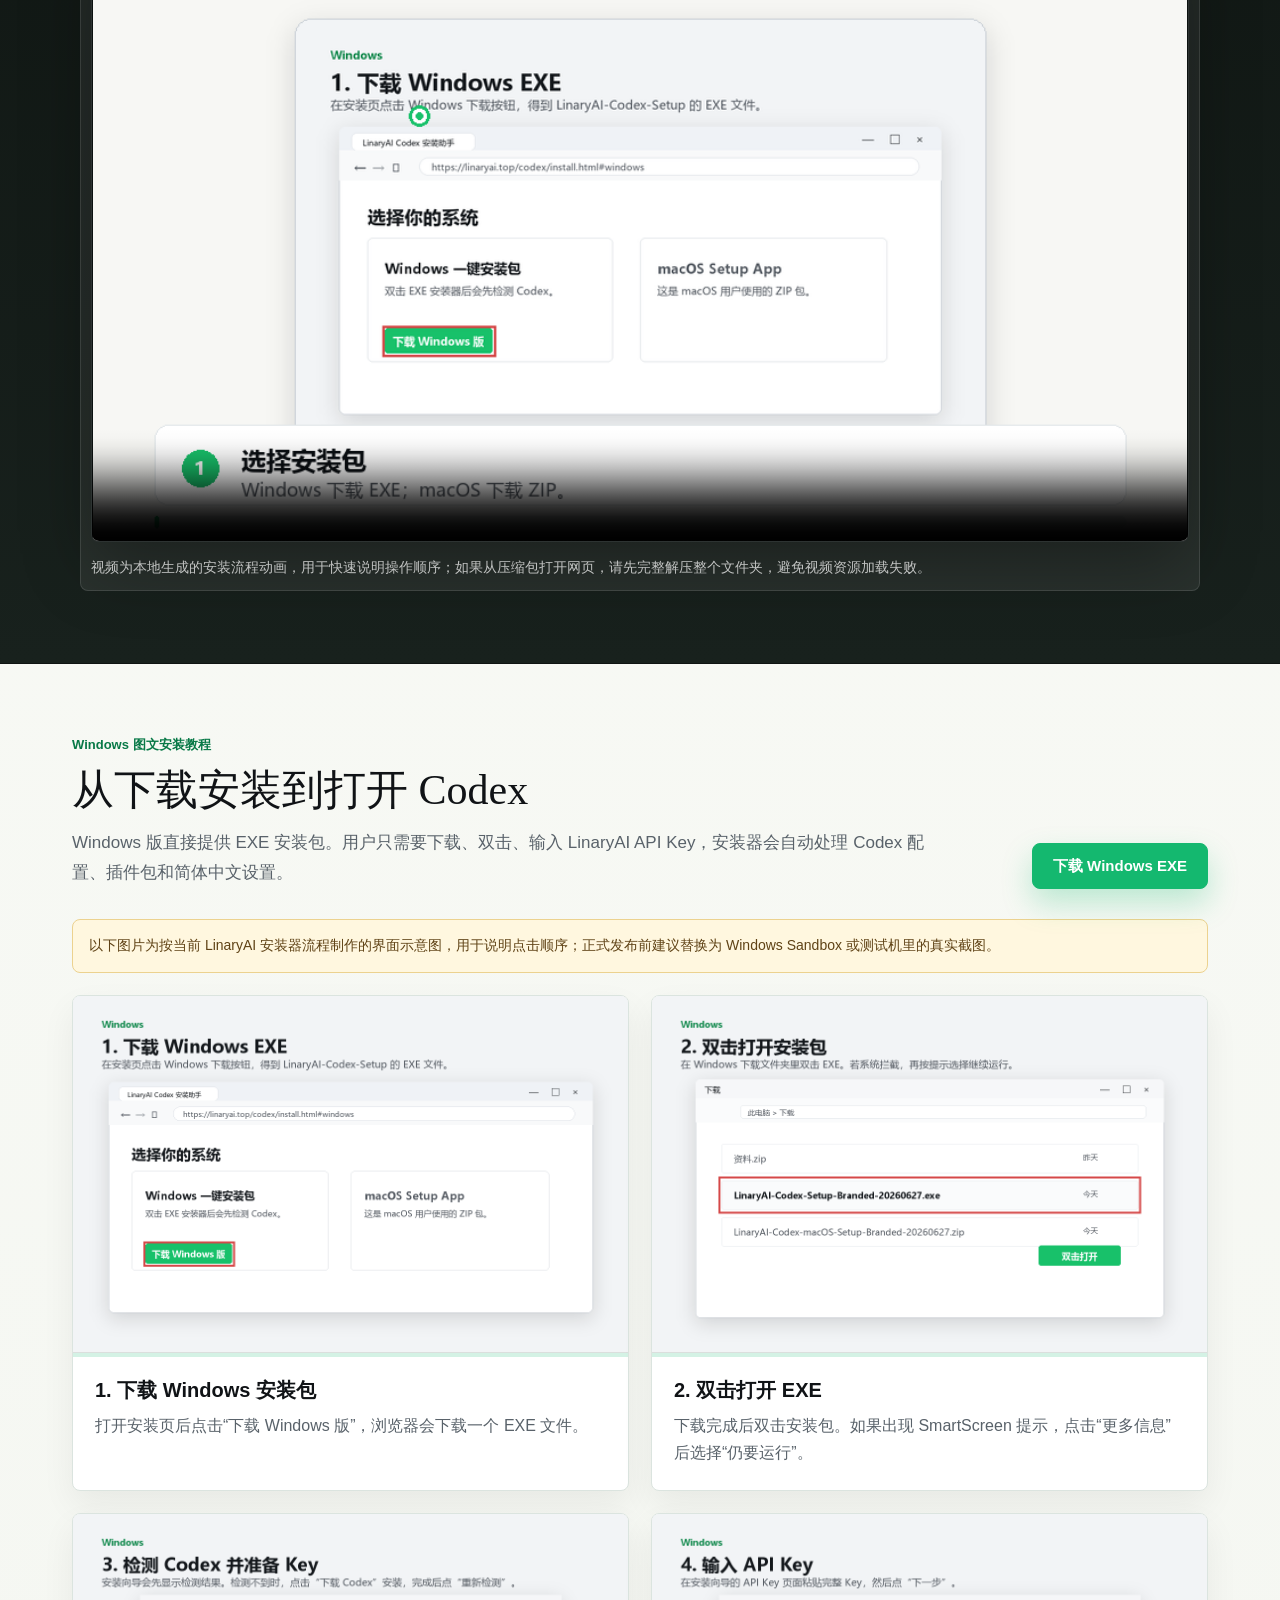
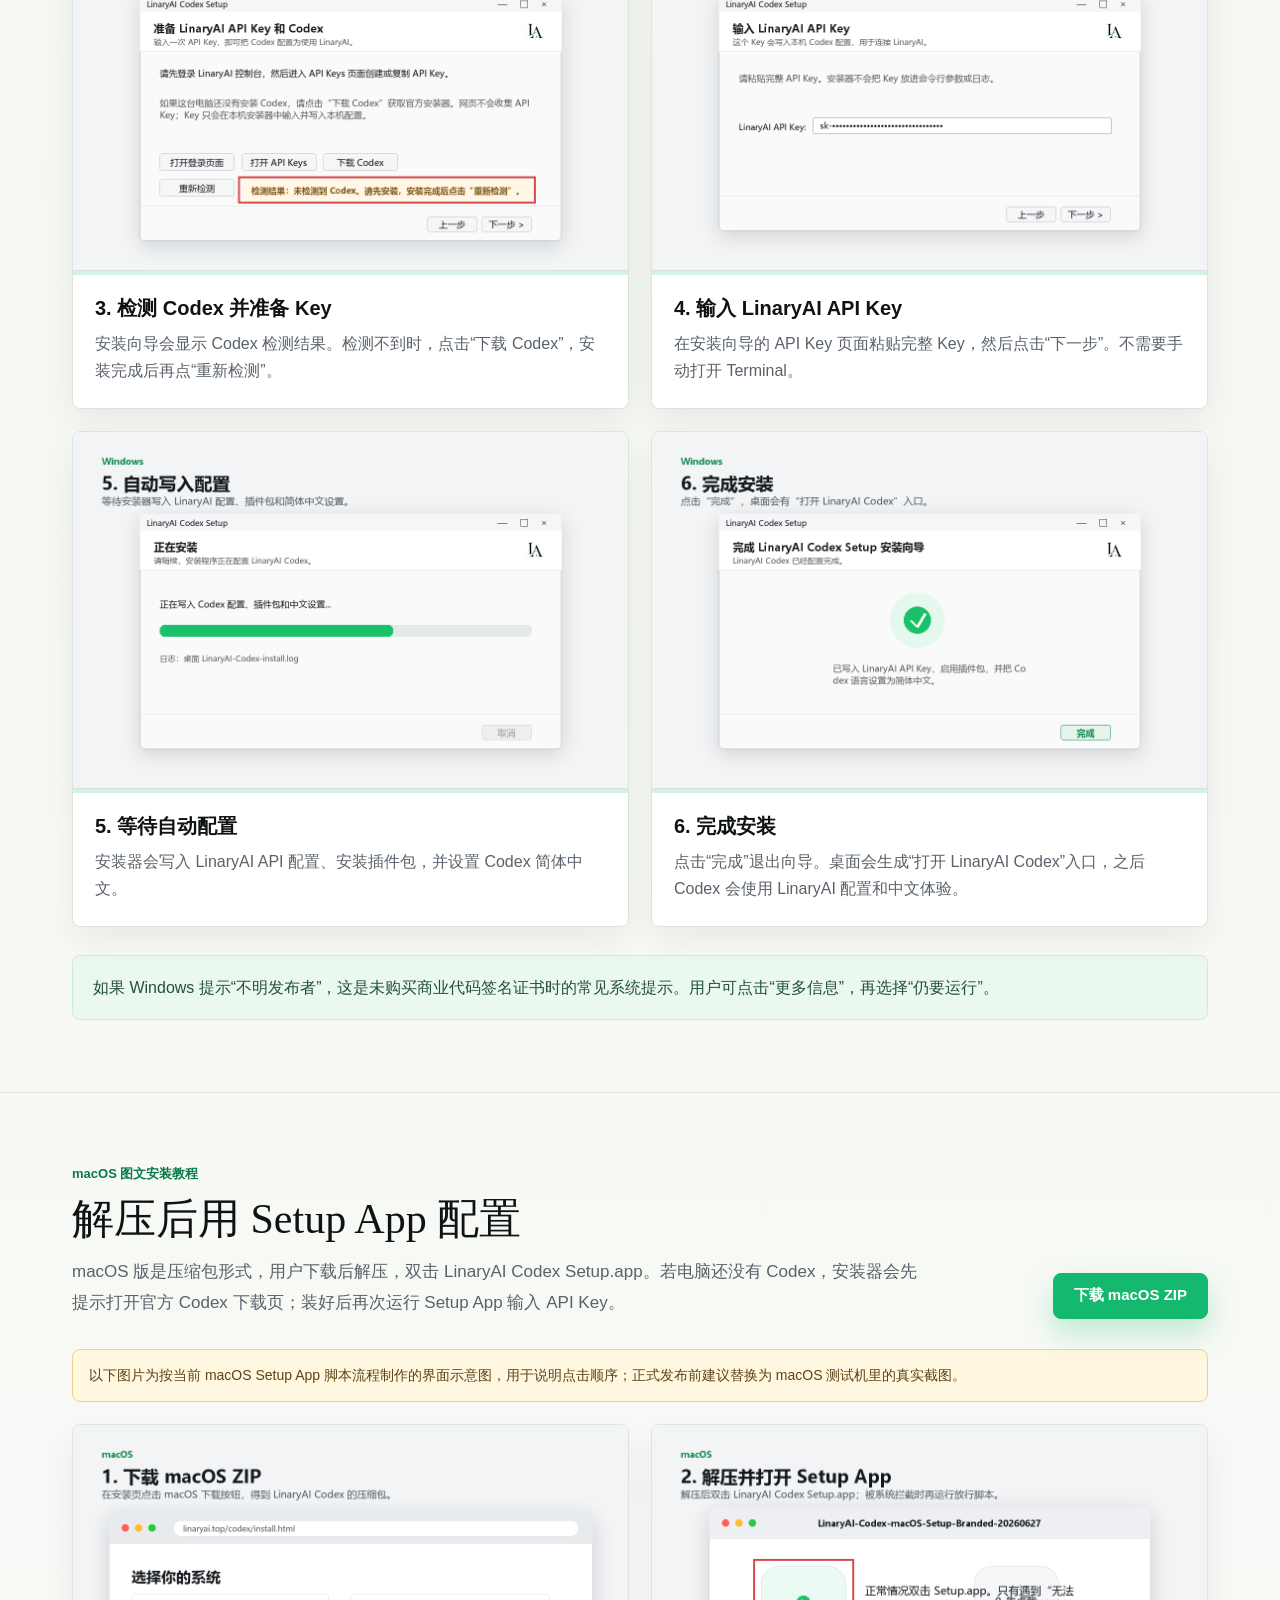
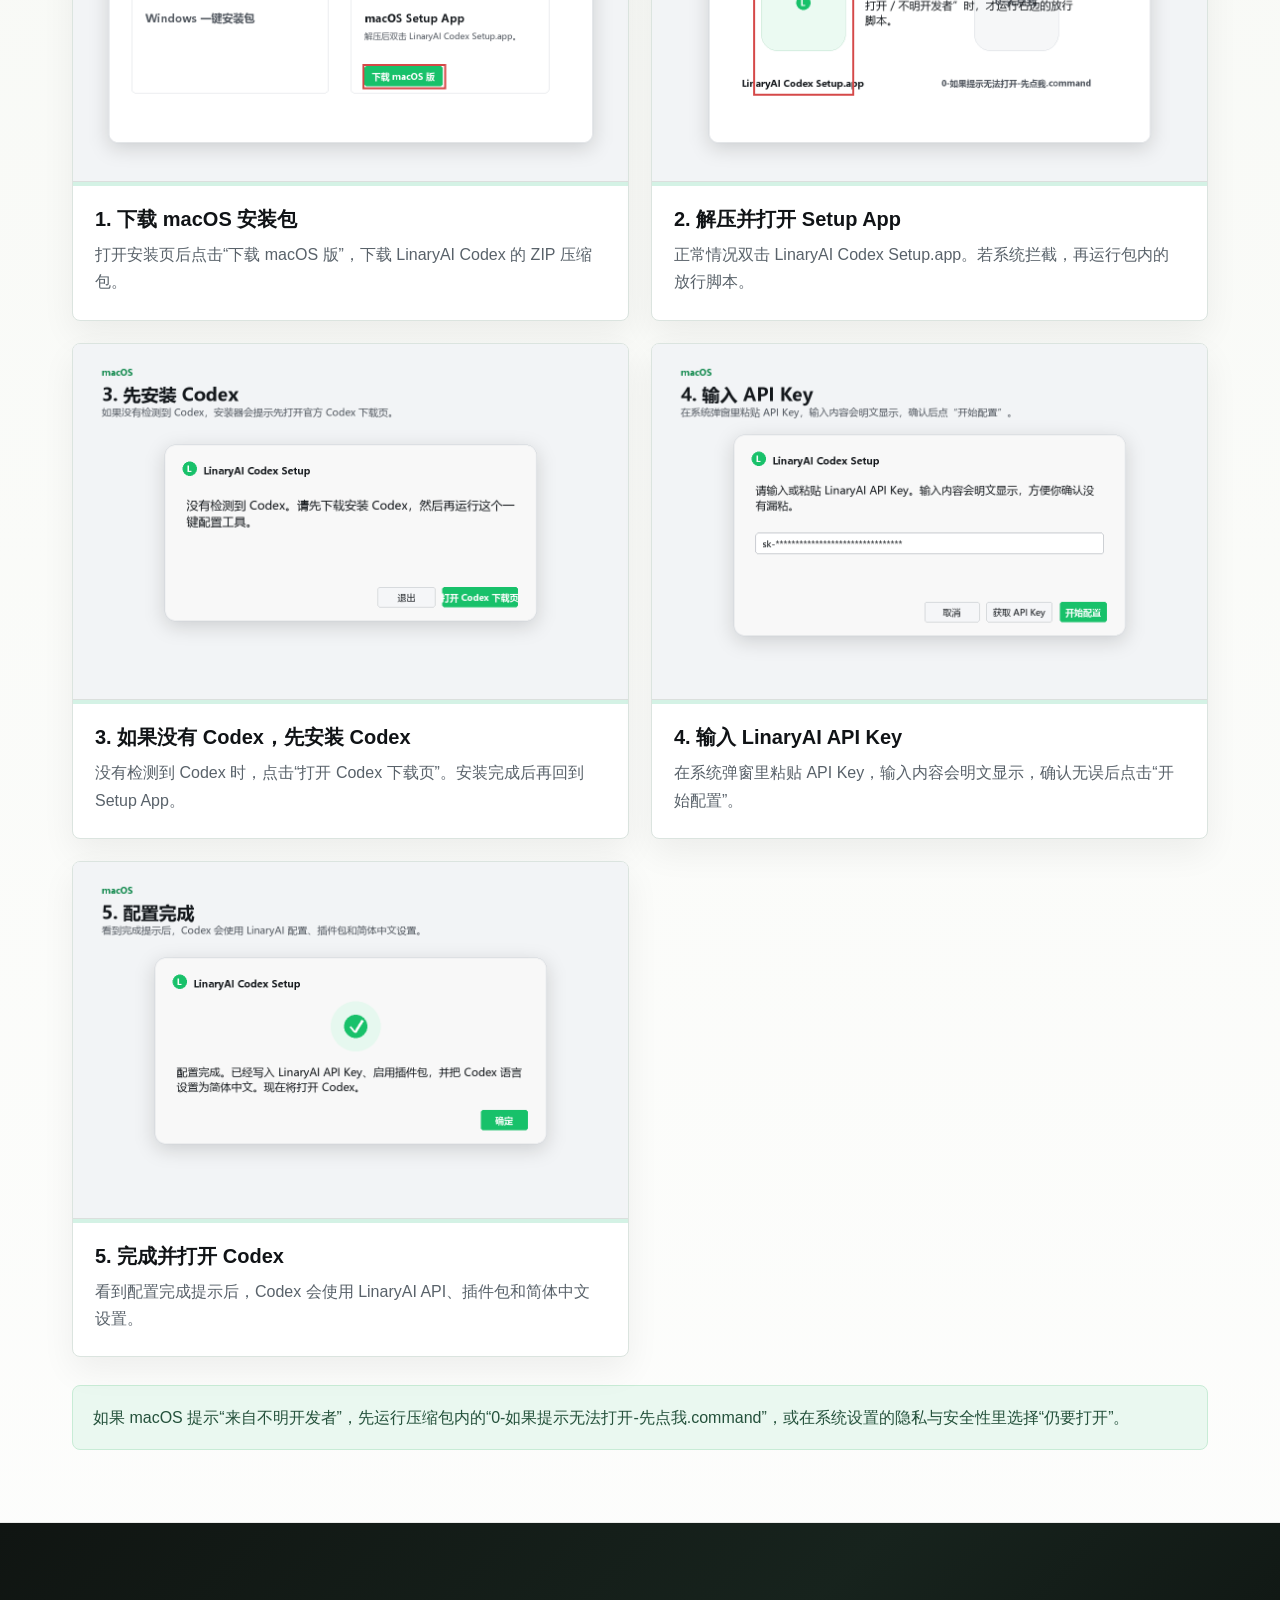
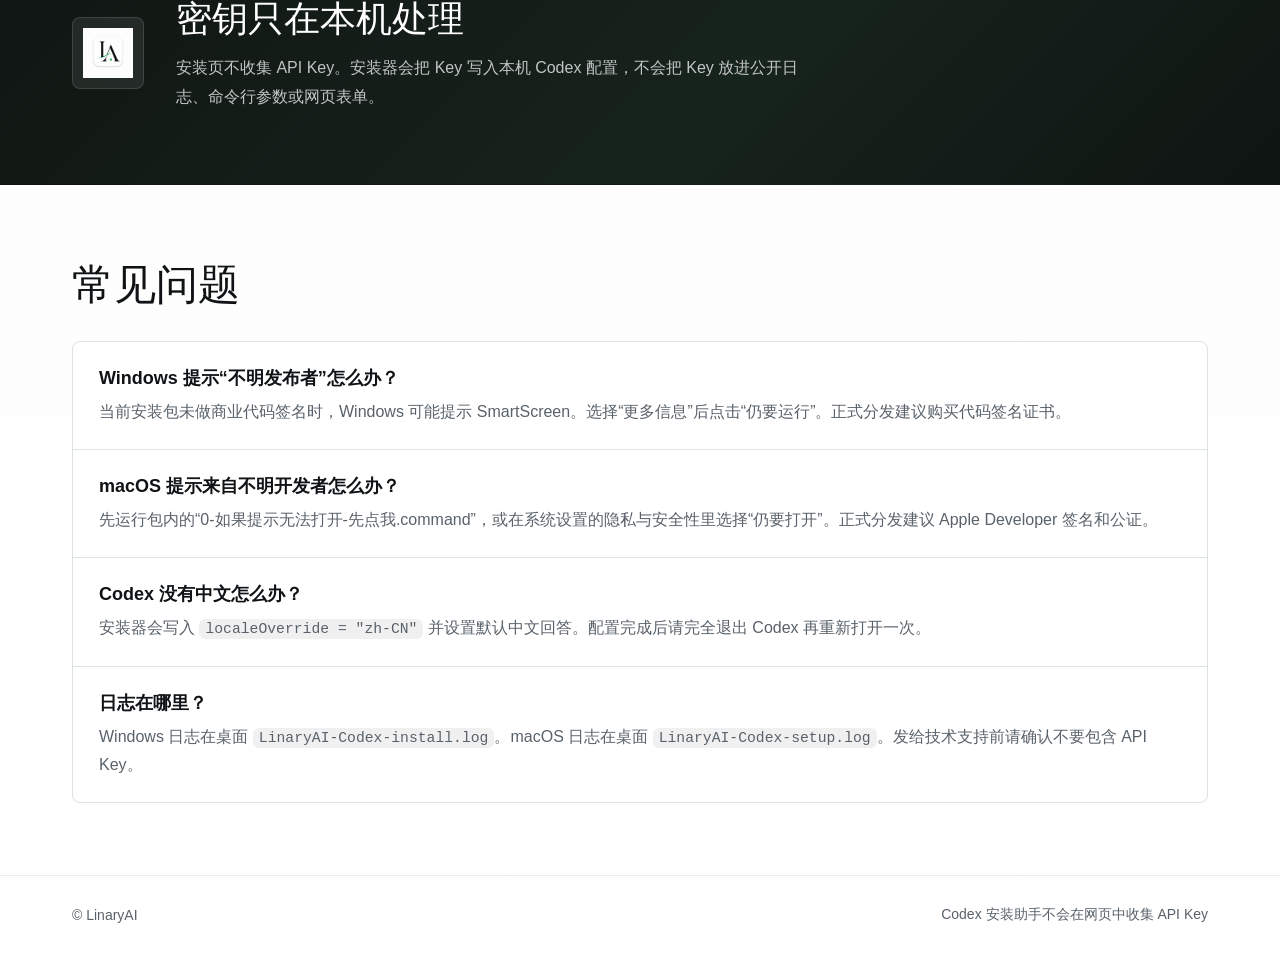
==== commit 93d675c4: "Add LinaryAI CC Switch token guide" ====
--- a/codex/index.html
+++ b/codex/index.html
@@ -658,6 +658,7 @@
       <a href="#video">视频教程</a>
       <a href="#windows">Windows 教程</a>
       <a href="#macos">macOS 教程</a>
+      <a href="ccswitch.html">CC Switch</a>
       <a href="https://api.linaryai.top/keys">获取 API Key</a>
       <a href="#faq">常见问题</a>
     </div>
@@ -678,6 +679,7 @@
         <div class="actions">
           <a class="btn primary" href="downloads/LinaryAI-Codex-Setup-Branded-20260627.exe">下载 Windows 版</a>
           <a class="btn" href="downloads/LinaryAI-Codex-macOS-Setup-Branded-20260627.zip">下载 macOS 版</a>
+          <a class="btn" href="ccswitch.html">配置 CC Switch</a>
           <a class="btn" href="https://api.linaryai.top/keys">获取 API Key</a>
         </div>
       </div>
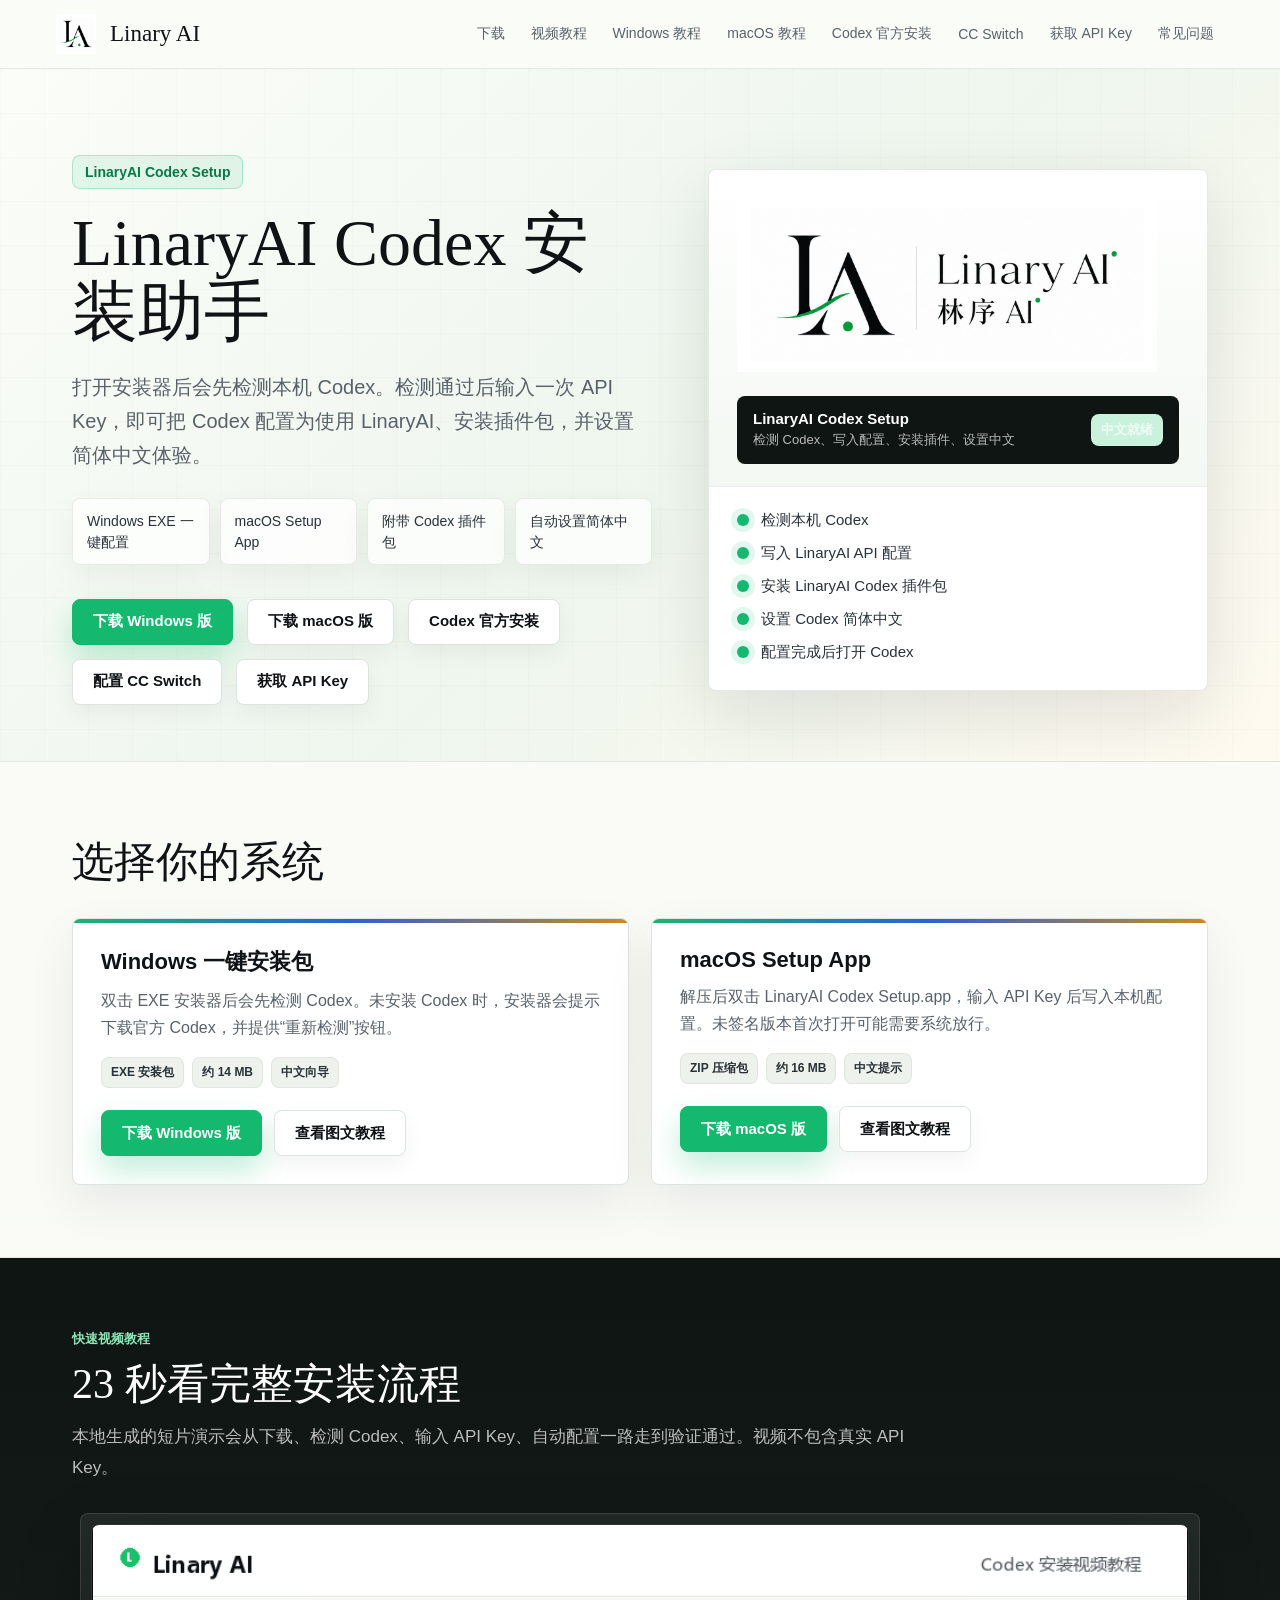
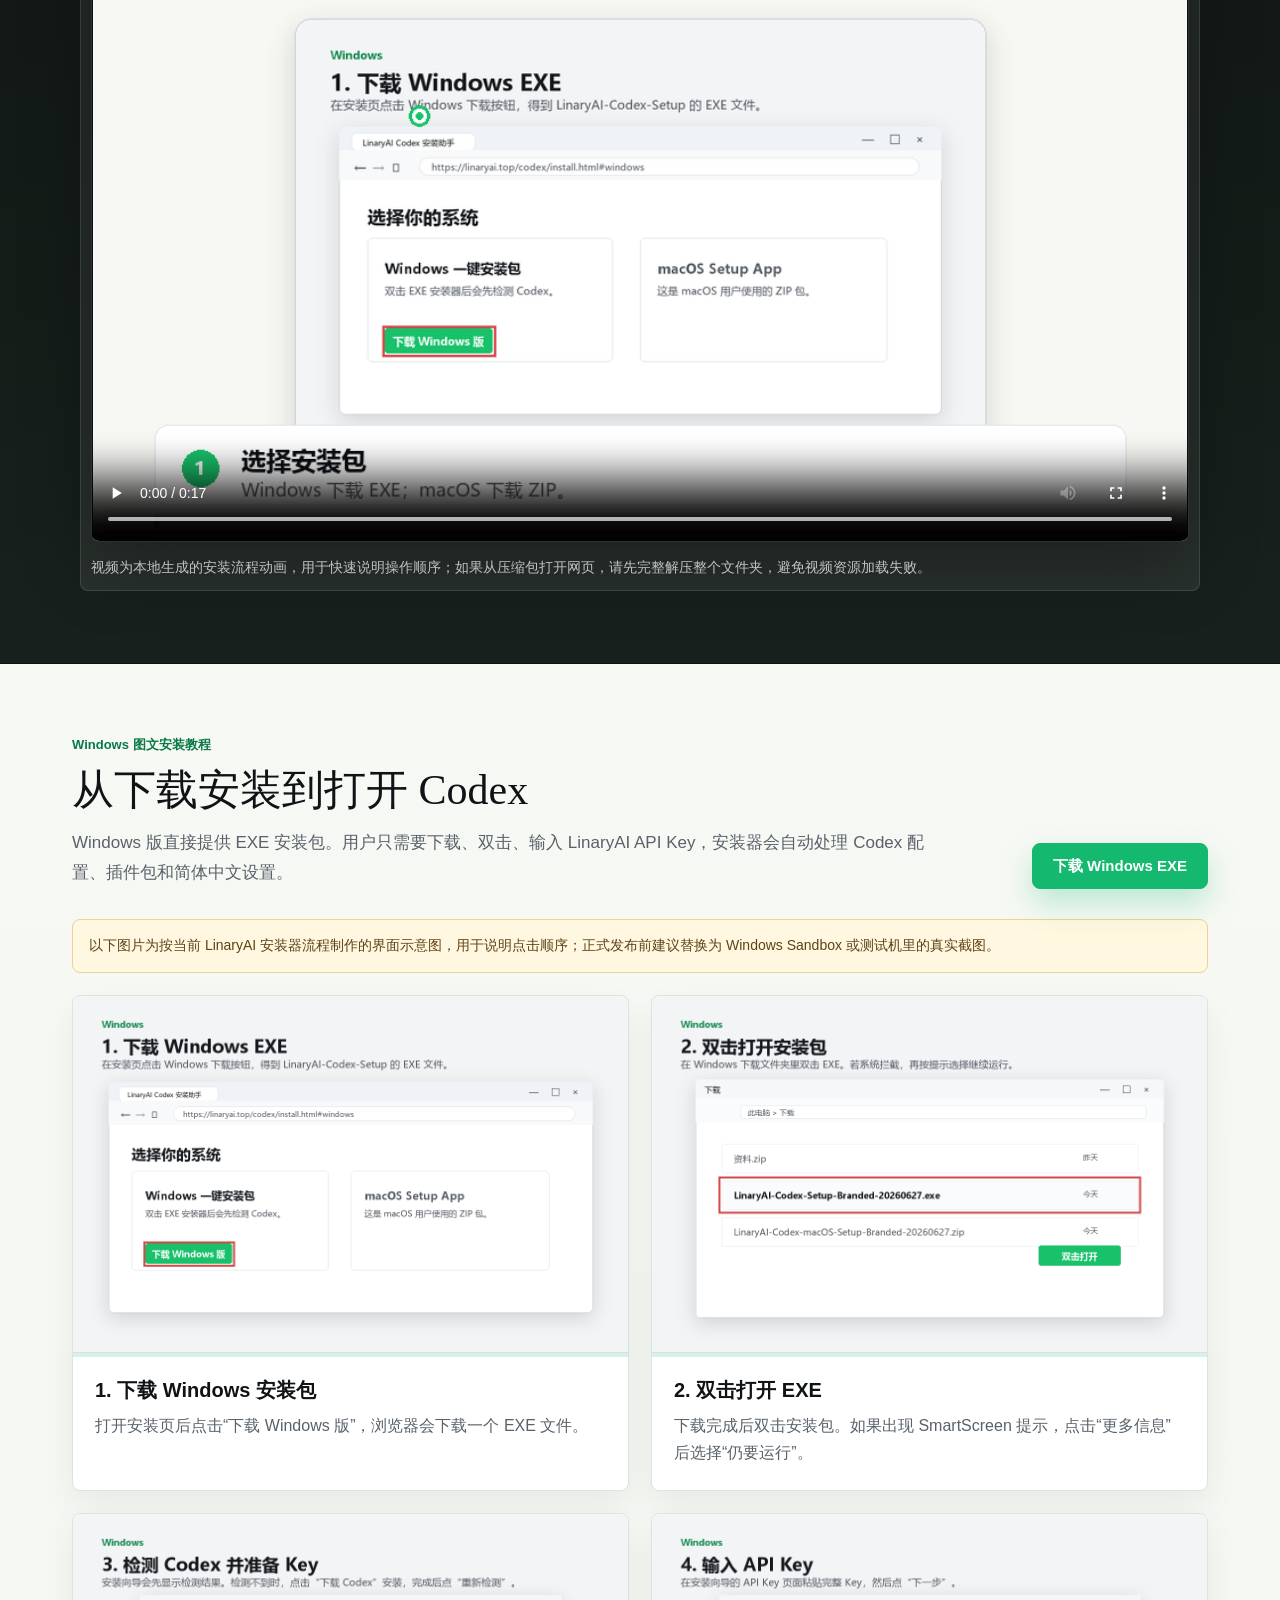
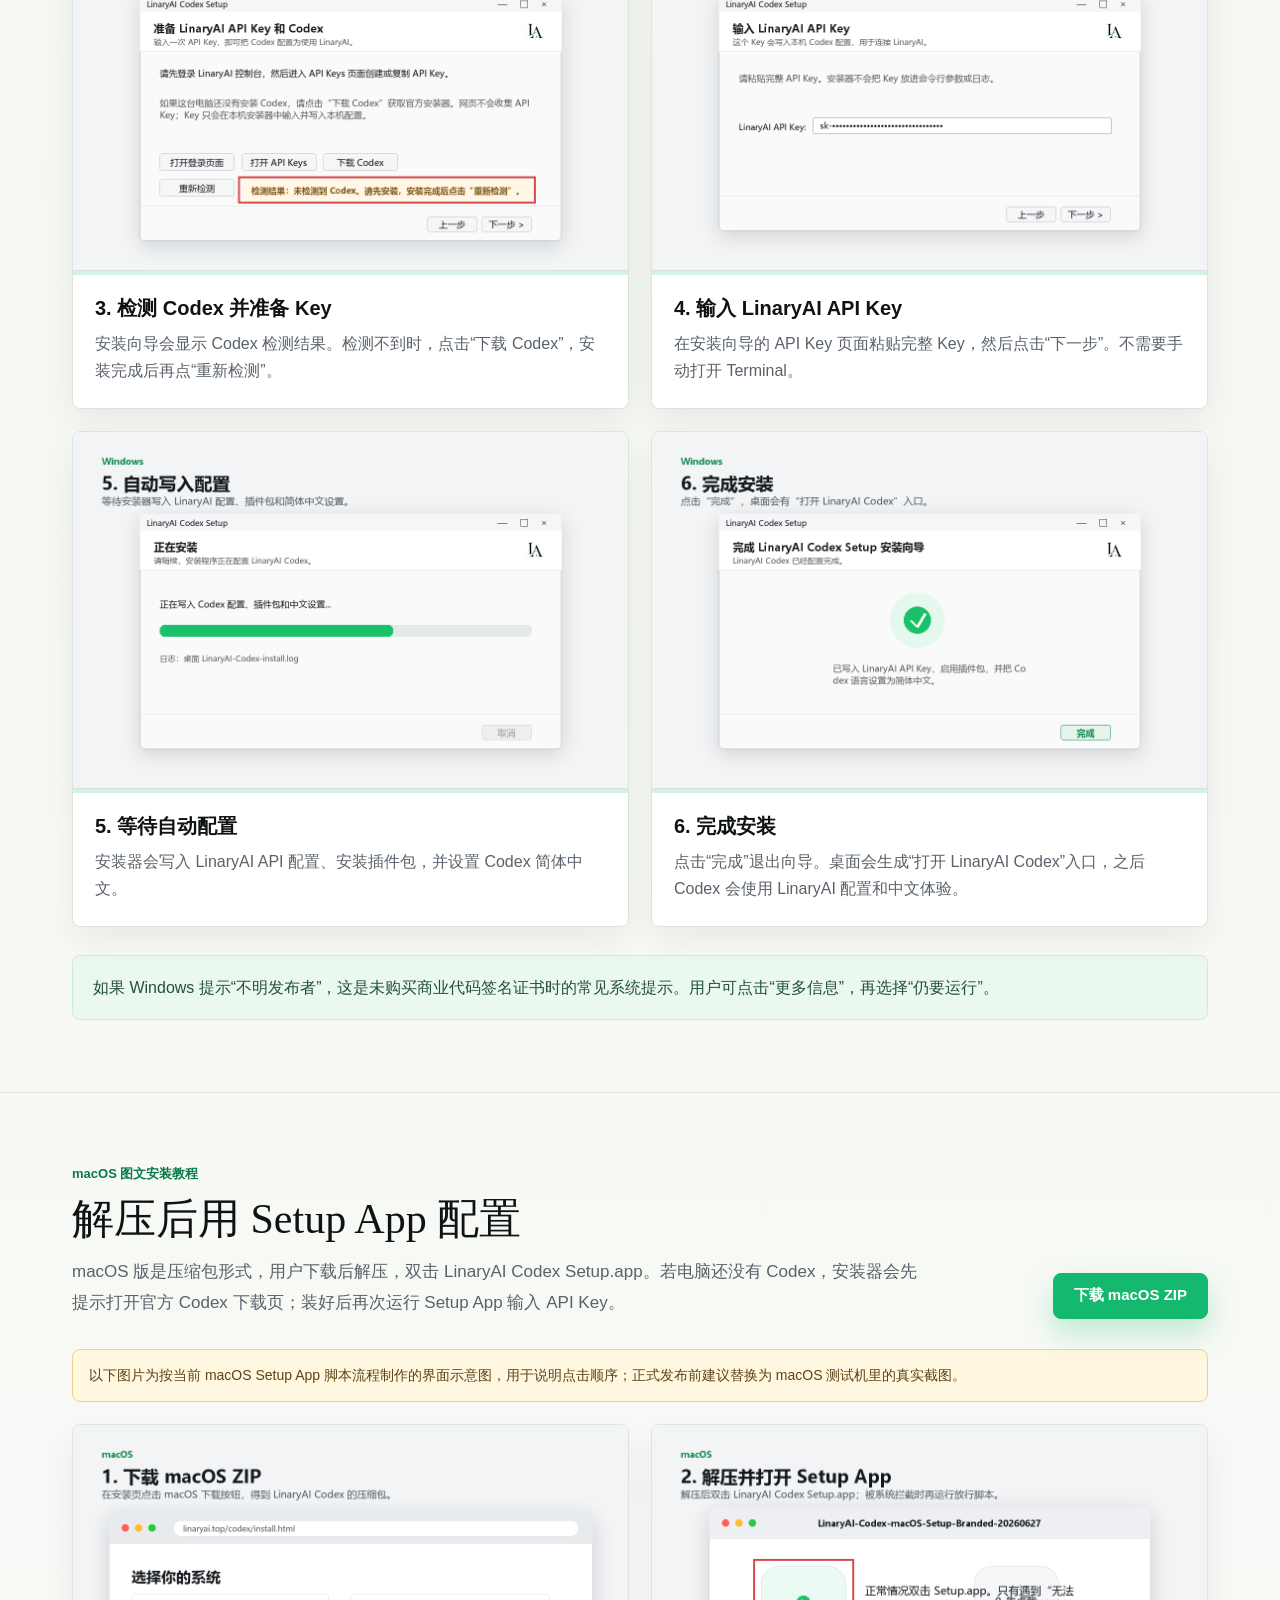
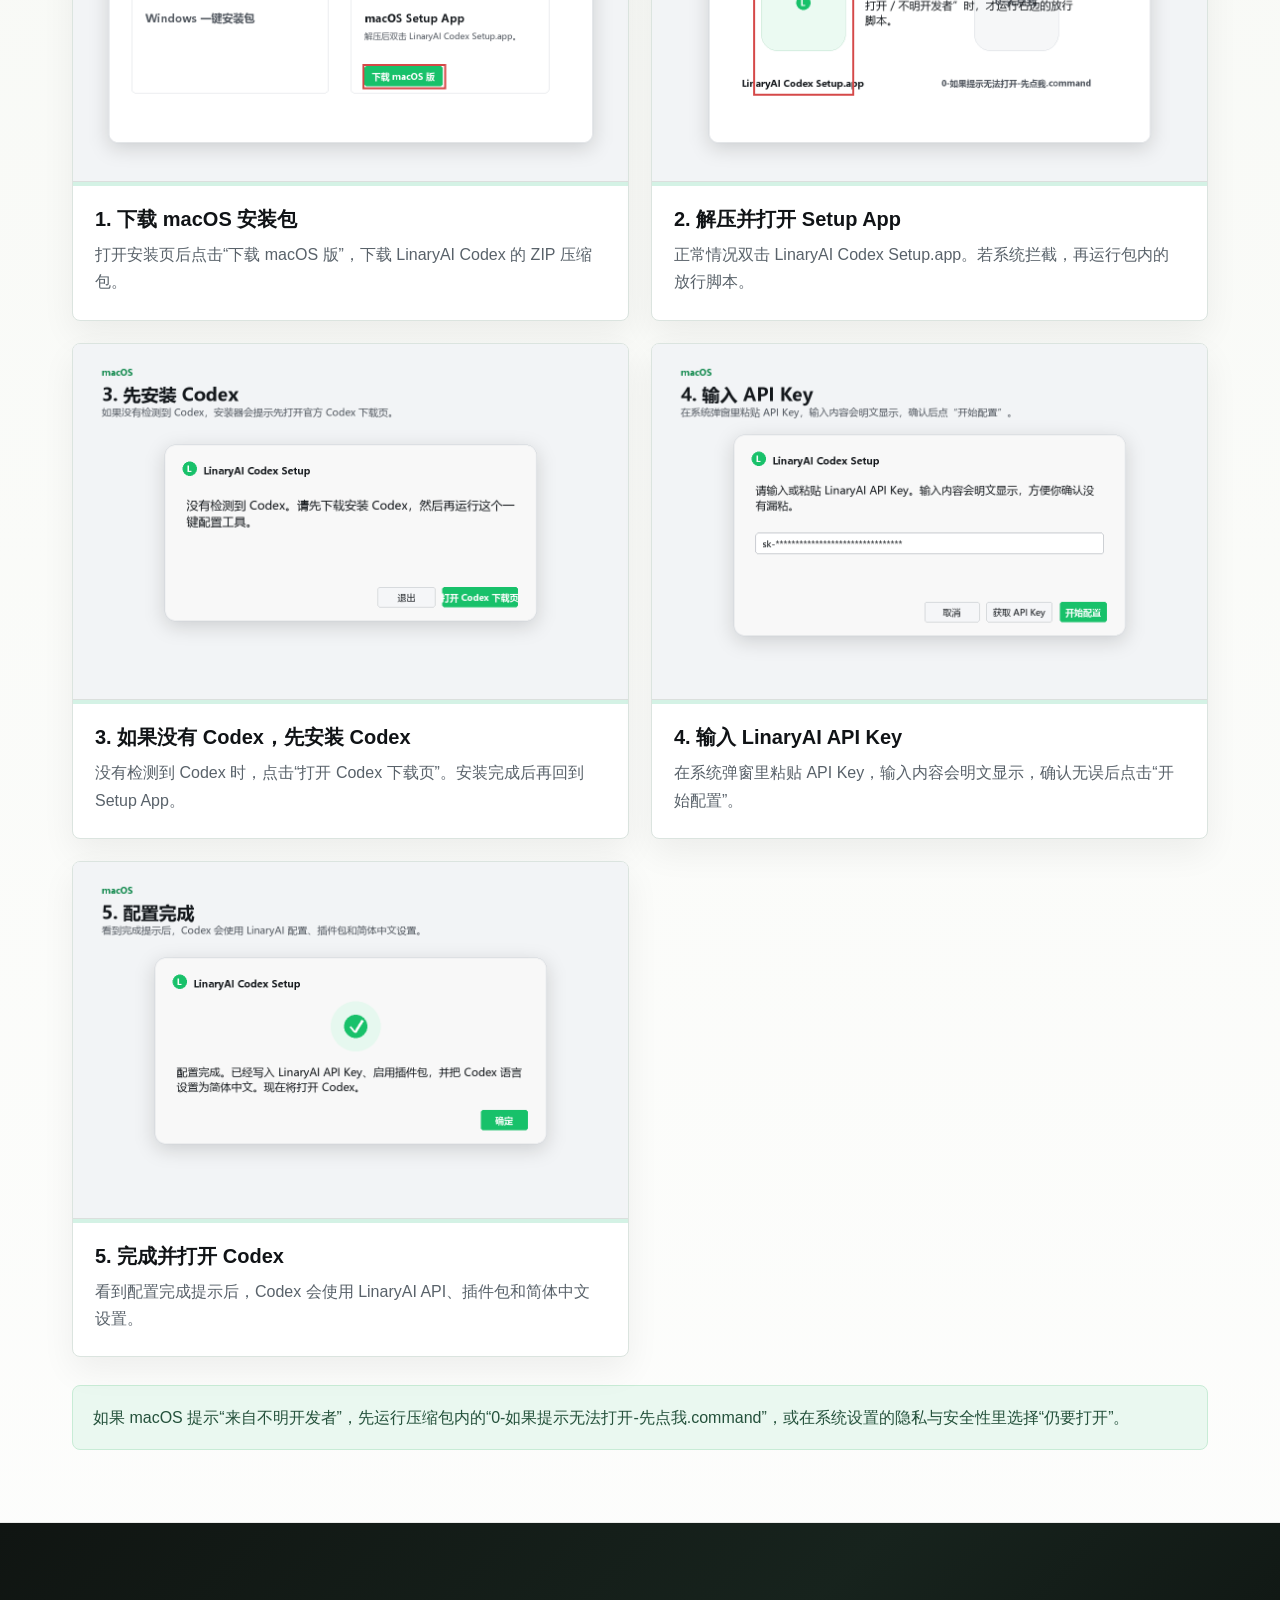
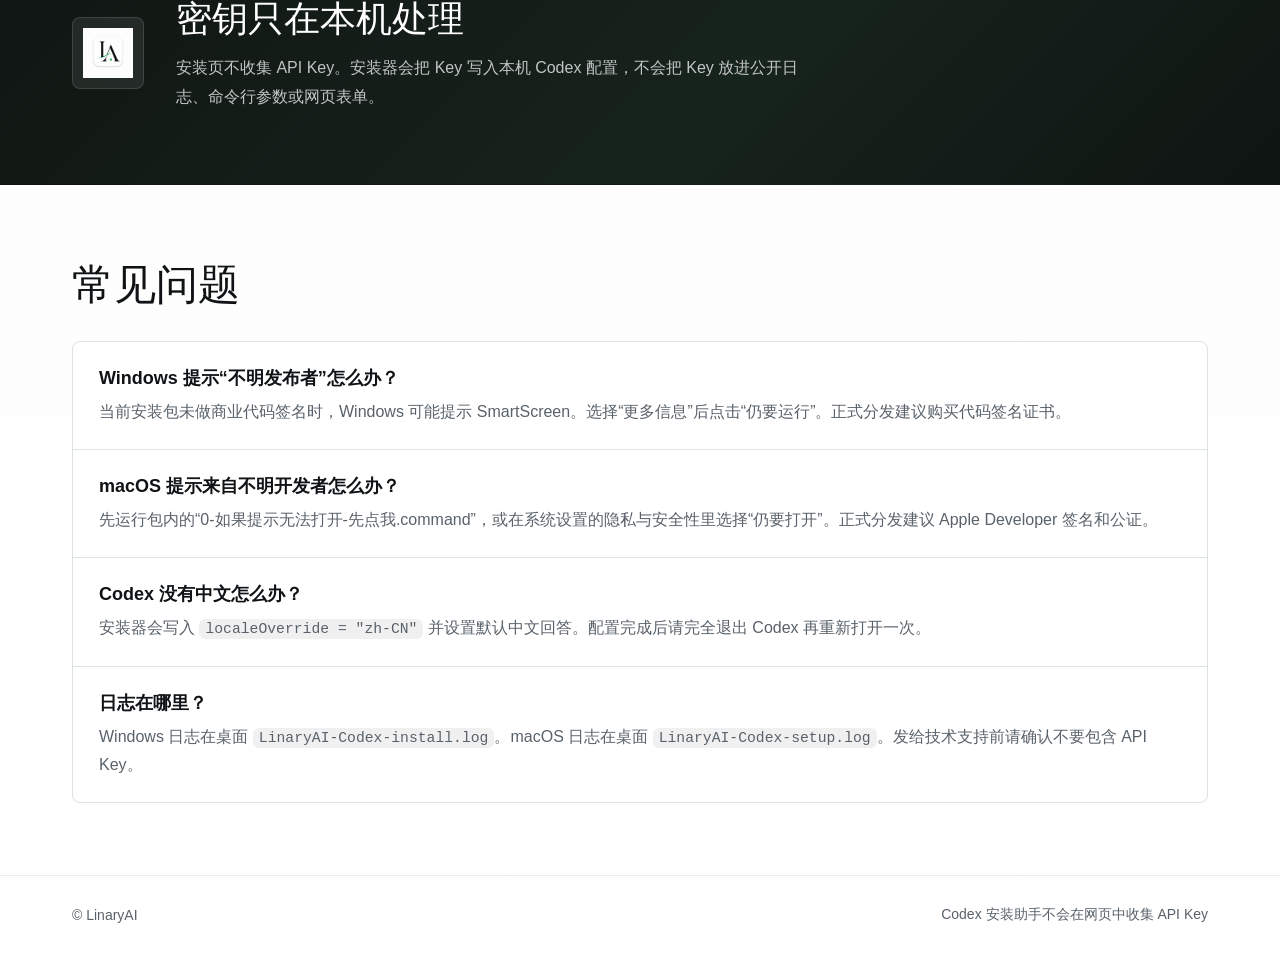
==== commit a8dc4a96: "Add official Codex download page" ====
--- a/codex/index.html
+++ b/codex/index.html
@@ -658,6 +658,7 @@
       <a href="#video">视频教程</a>
       <a href="#windows">Windows 教程</a>
       <a href="#macos">macOS 教程</a>
+      <a href="codex-install.html">Codex 官方安装</a>
       <a href="ccswitch.html">CC Switch</a>
       <a href="https://api.linaryai.top/keys">获取 API Key</a>
       <a href="#faq">常见问题</a>
@@ -679,6 +680,7 @@
         <div class="actions">
           <a class="btn primary" href="downloads/LinaryAI-Codex-Setup-Branded-20260627.exe">下载 Windows 版</a>
           <a class="btn" href="downloads/LinaryAI-Codex-macOS-Setup-Branded-20260627.zip">下载 macOS 版</a>
+          <a class="btn" href="codex-install.html">Codex 官方安装</a>
           <a class="btn" href="ccswitch.html">配置 CC Switch</a>
           <a class="btn" href="https://api.linaryai.top/keys">获取 API Key</a>
         </div>
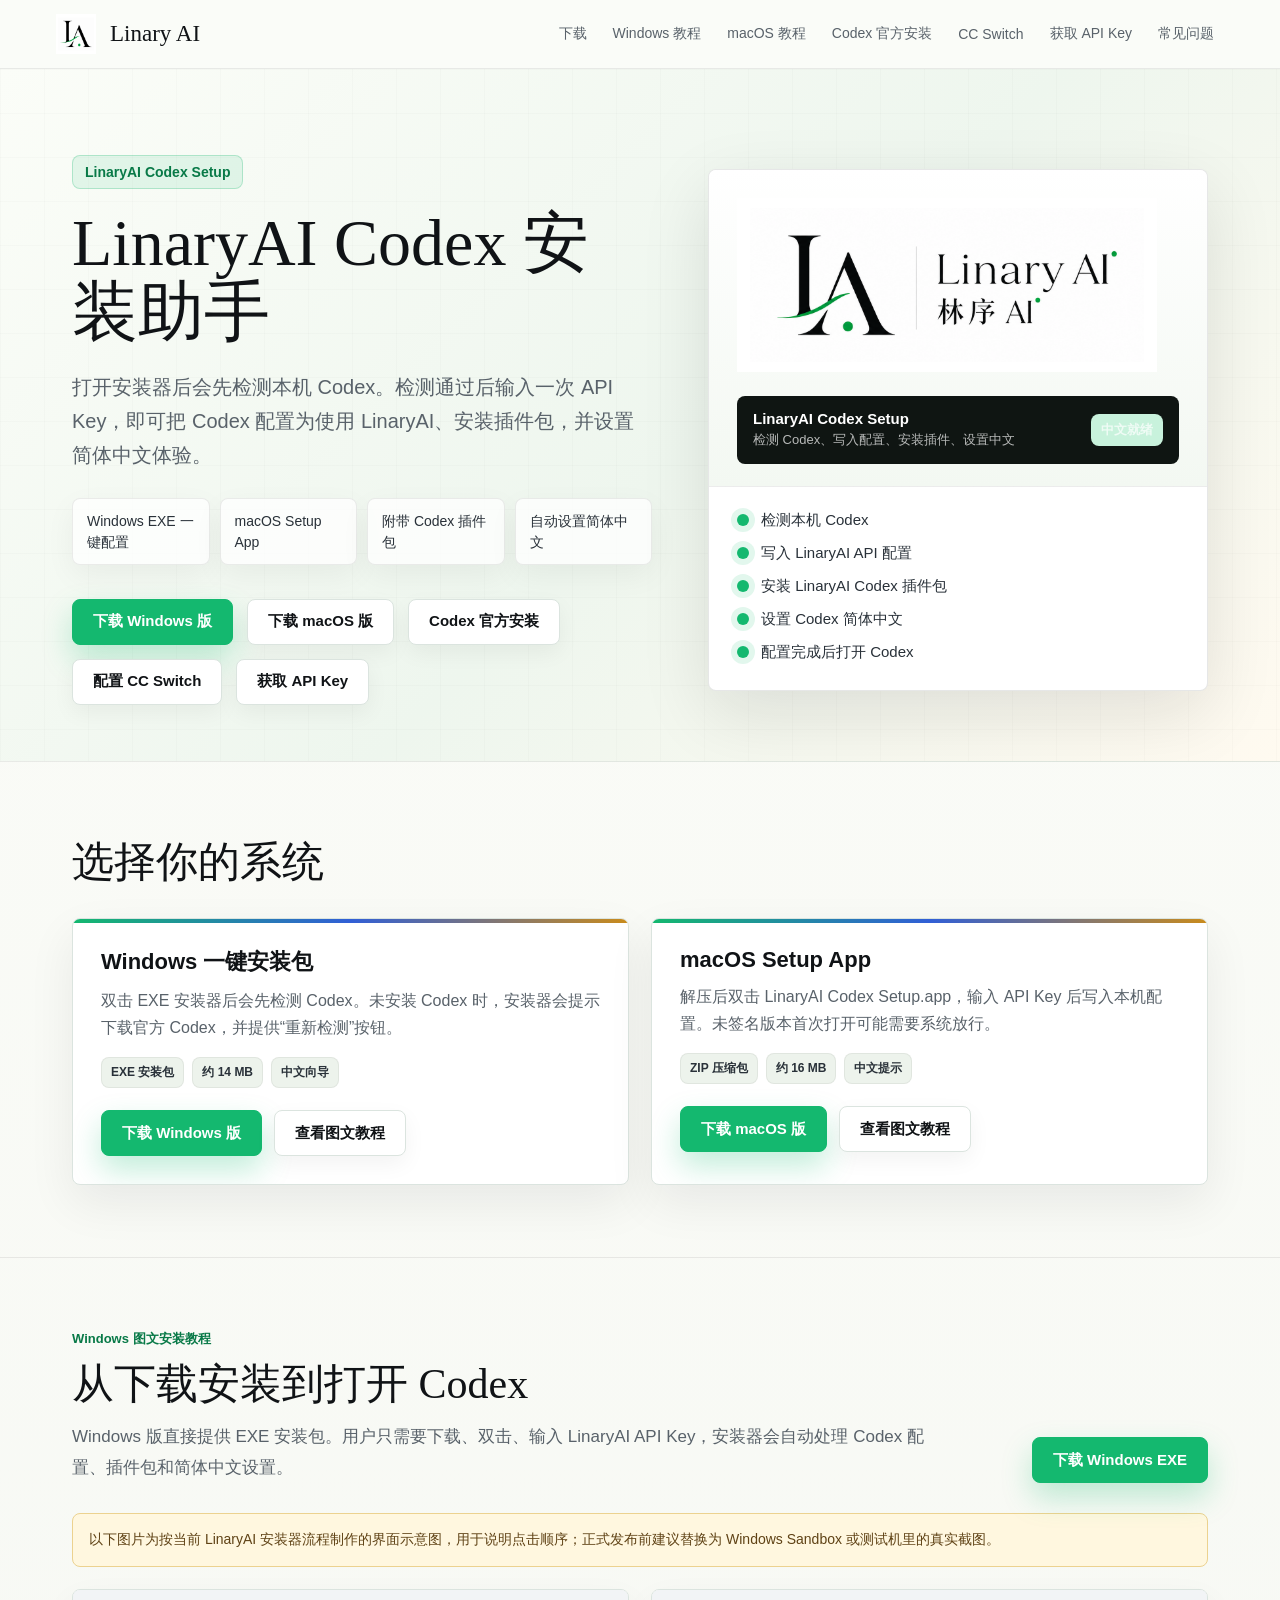
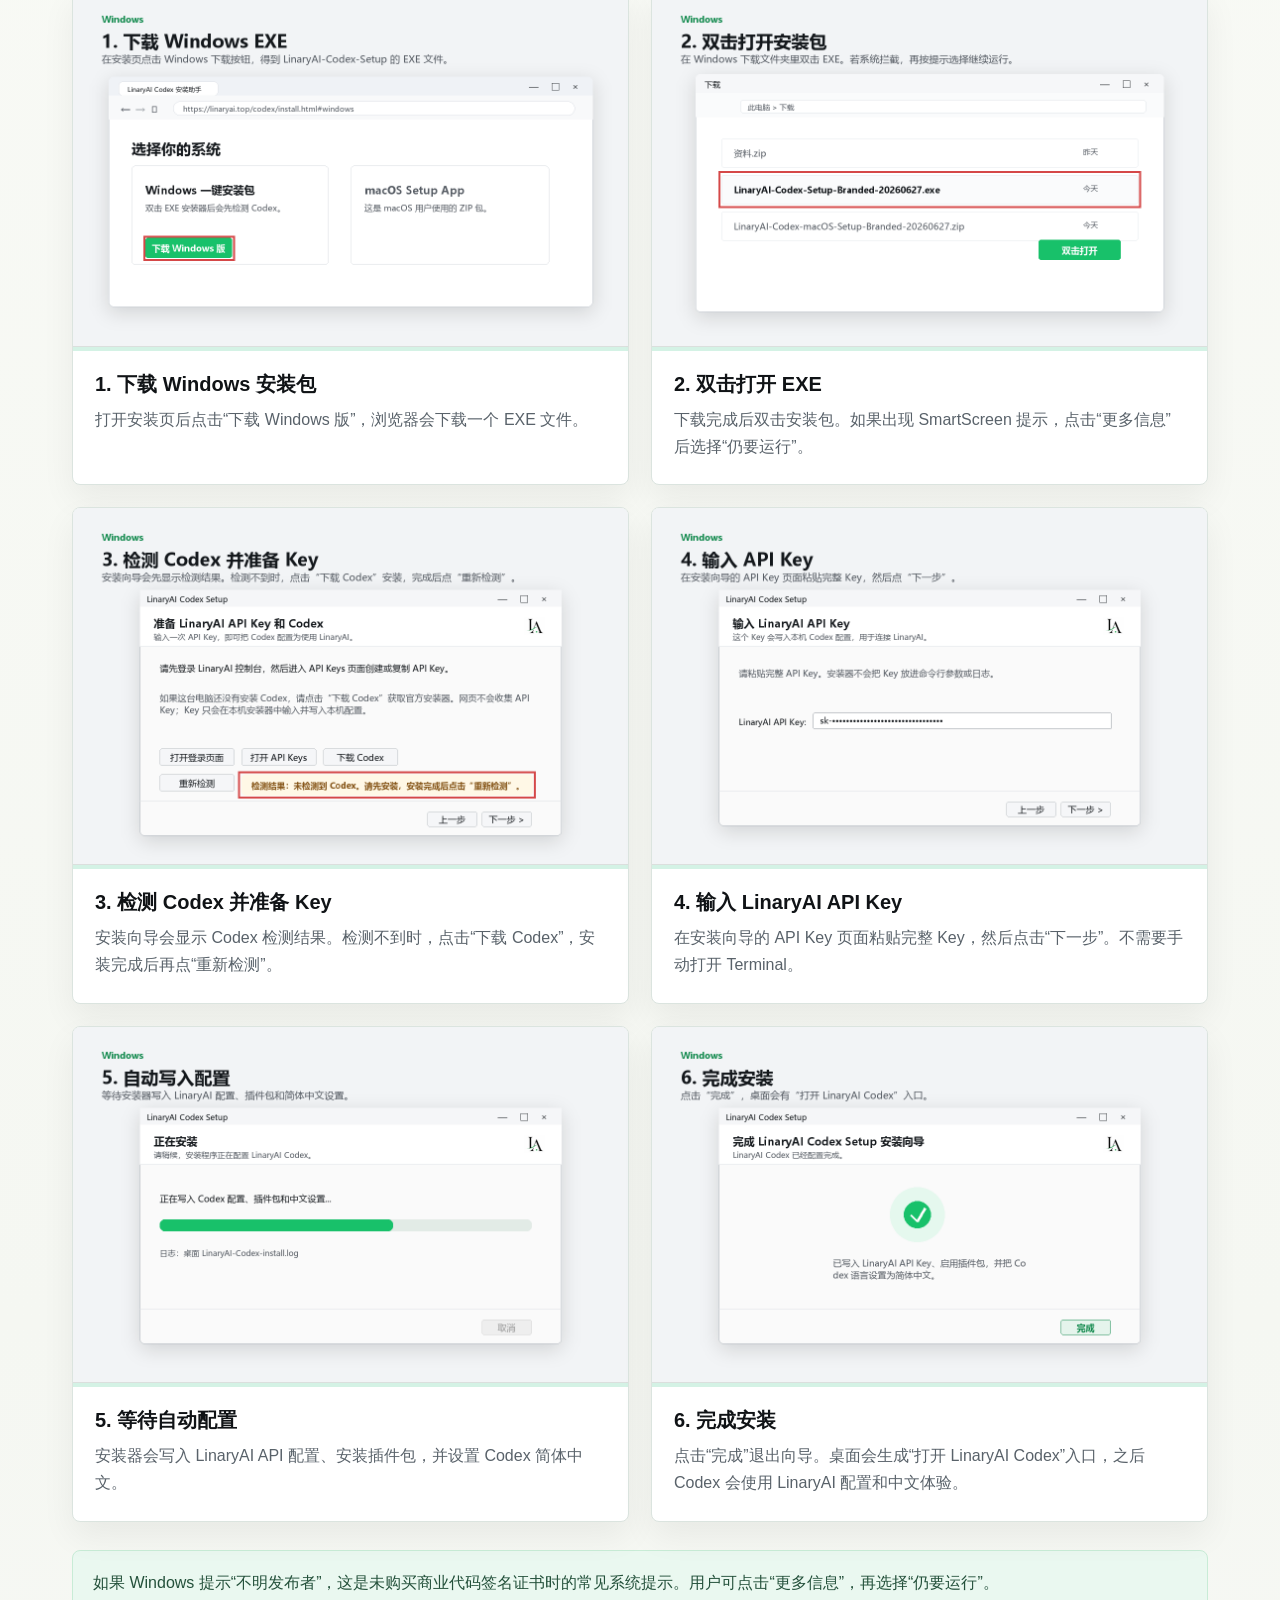
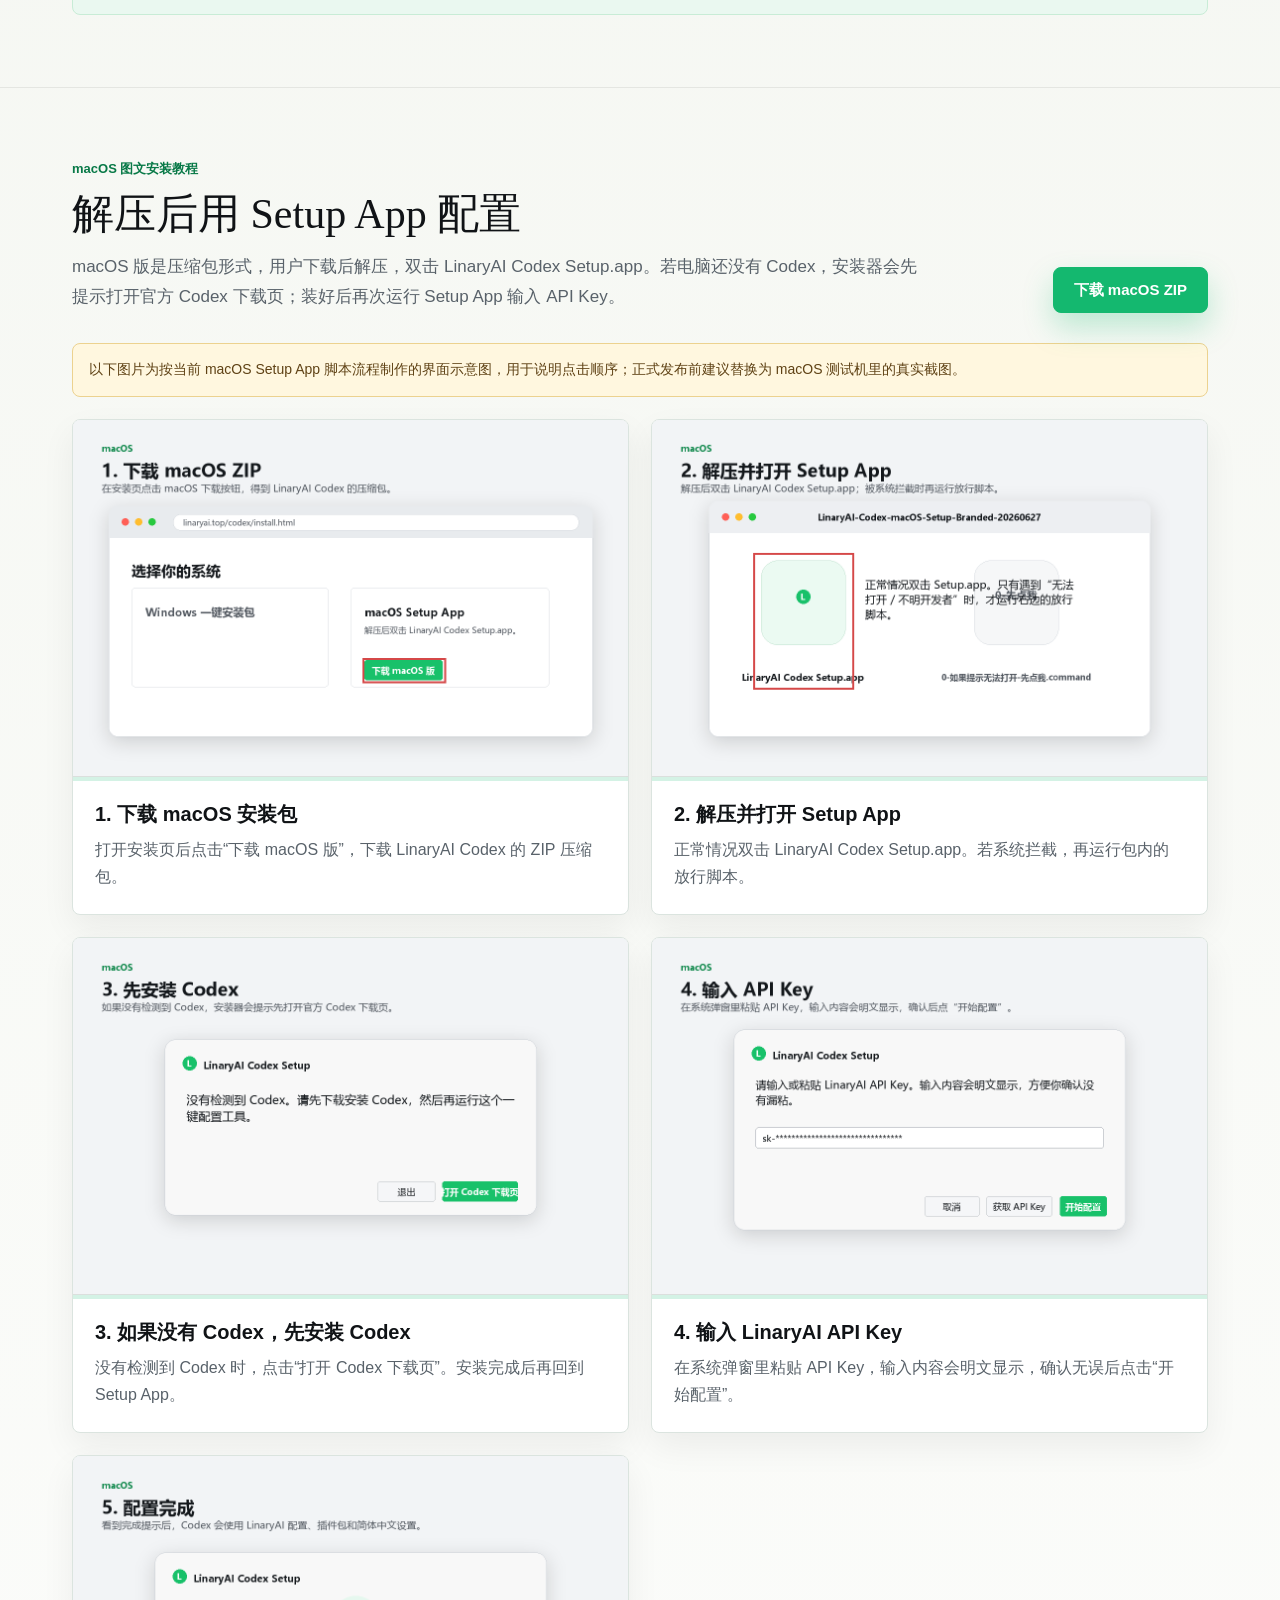
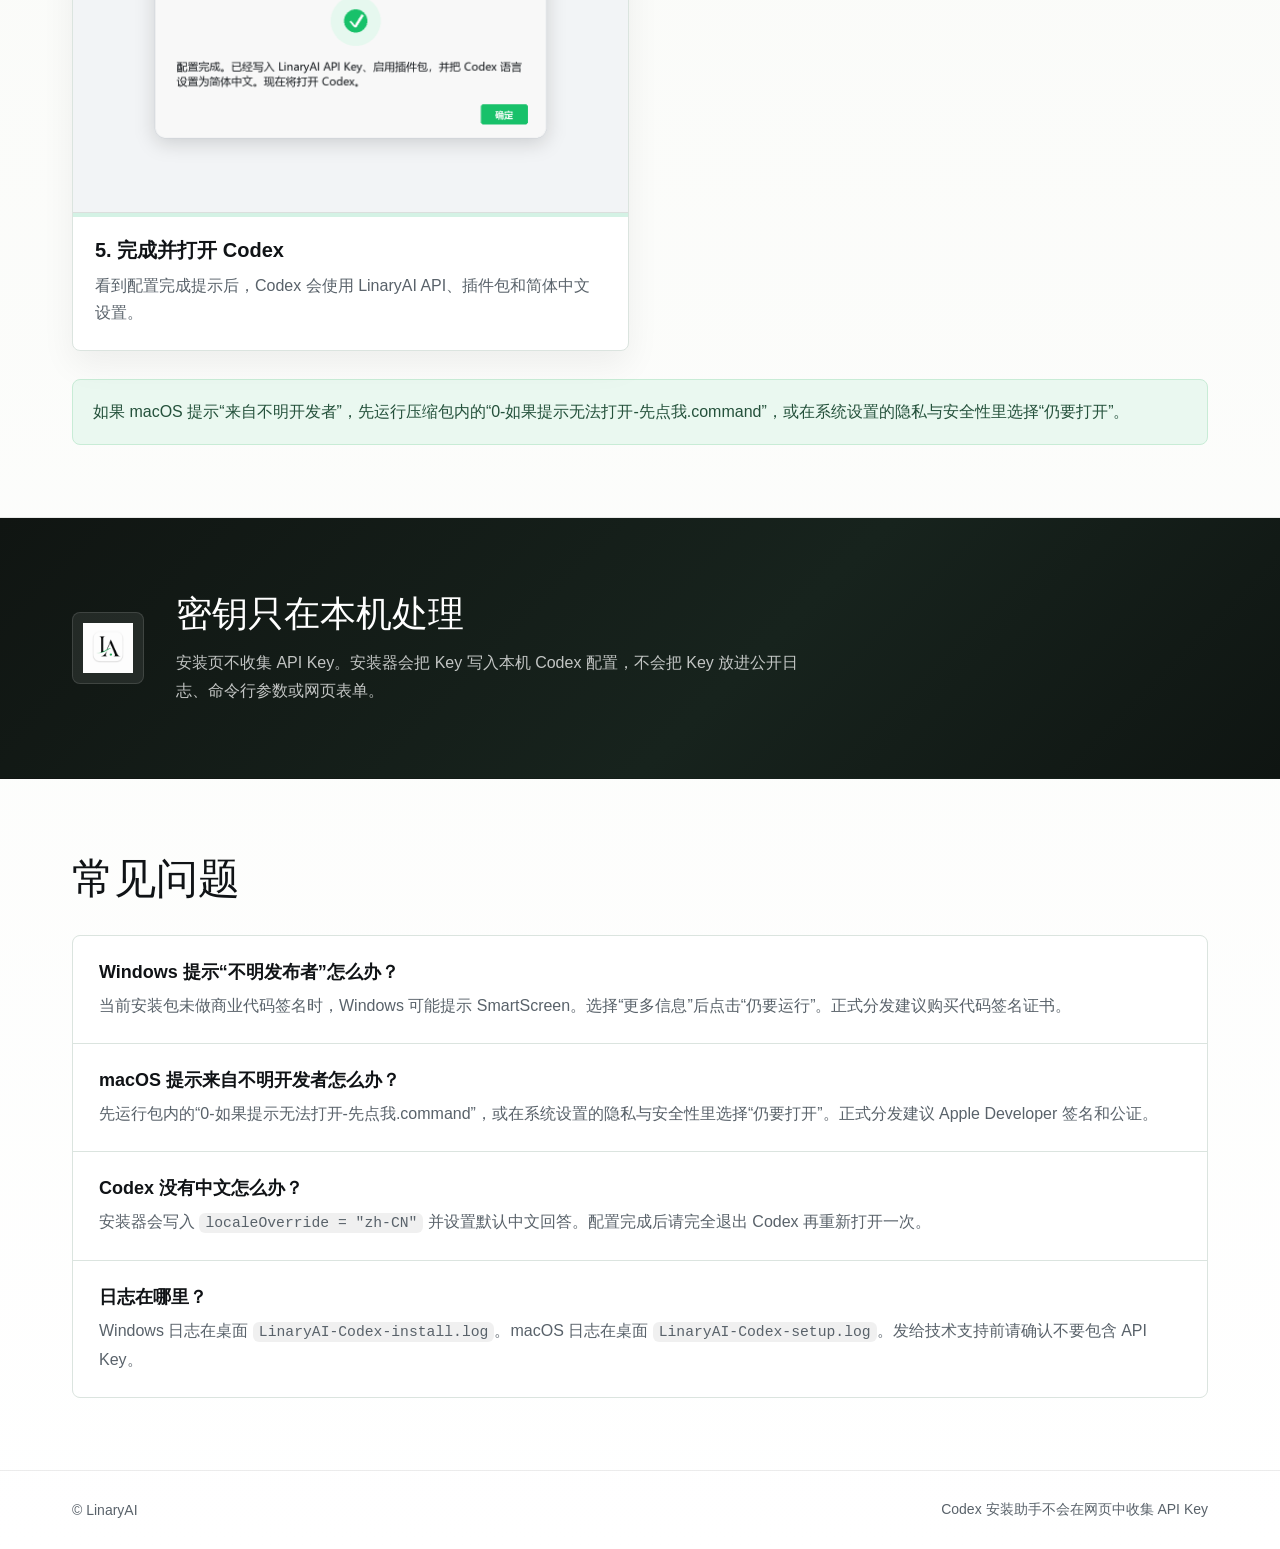
==== commit 4f3314a1: "Remove video tutorial and add CC Switch downloads" ====
--- a/codex/index.html
+++ b/codex/index.html
@@ -435,47 +435,6 @@
 
     .download-links .btn { margin-top: 0; }
 
-    .video-section {
-      color: #fff;
-      background:
-        linear-gradient(180deg, #0f1512 0%, #18211d 100%);
-    }
-
-    .video-section .section-title { color: #fff; }
-
-    .video-section .section-lead,
-    .video-section .video-caption {
-      color: rgba(255, 255, 255, 0.72);
-    }
-
-    .video-section .kicker { color: #8ce6b8; }
-
-    .demo-video-wrap {
-      max-width: 1120px;
-      margin: 0 auto;
-      padding: 10px;
-      background: rgba(255, 255, 255, 0.08);
-      border: 1px solid rgba(255, 255, 255, 0.12);
-      border-radius: 8px;
-    }
-
-    .demo-video {
-      display: block;
-      width: 100%;
-      aspect-ratio: 16 / 9;
-      background: #0b1110;
-      border: 1px solid rgba(255, 255, 255, 0.14);
-      border-radius: 8px;
-      box-shadow: 0 24px 70px rgba(0, 0, 0, 0.32);
-    }
-
-    .video-caption {
-      margin: 14px 0 0;
-      color: var(--muted);
-      font-size: 14px;
-      line-height: 1.7;
-    }
-
     .tutorial-grid {
       display: grid;
       grid-template-columns: repeat(2, minmax(0, 1fr));
@@ -655,7 +614,6 @@
     </a>
     <div class="nav-links">
       <a href="#download">下载</a>
-      <a href="#video">视频教程</a>
       <a href="#windows">Windows 教程</a>
       <a href="#macos">macOS 教程</a>
       <a href="codex-install.html">Codex 官方安装</a>
@@ -738,24 +696,6 @@
       </div>
     </section>
 
-    <section id="video" class="video-section">
-      <div class="section-heading">
-        <div>
-          <p class="kicker">快速视频教程</p>
-          <h2 class="section-title">23 秒看完整安装流程</h2>
-          <p class="section-lead">本地生成的短片演示会从下载、检测 Codex、输入 API Key、自动配置一路走到验证通过。视频不包含真实 API Key。</p>
-        </div>
-      </div>
-      <div class="demo-video-wrap">
-        <video class="demo-video" controls preload="metadata" poster="assets/linaryai-codex-install-demo-poster.png">
-          <source src="assets/linaryai-codex-install-demo.webm" type="video/webm">
-          <source src="assets/linaryai-codex-install-demo.mp4" type="video/mp4">
-          当前浏览器不支持视频播放，请查看下方图文教程。
-        </video>
-        <p class="video-caption">视频为本地生成的安装流程动画，用于快速说明操作顺序；如果从压缩包打开网页，请先完整解压整个文件夹，避免视频资源加载失败。</p>
-      </div>
-    </section>
-
     <section id="windows">
       <div class="section-heading">
         <div>
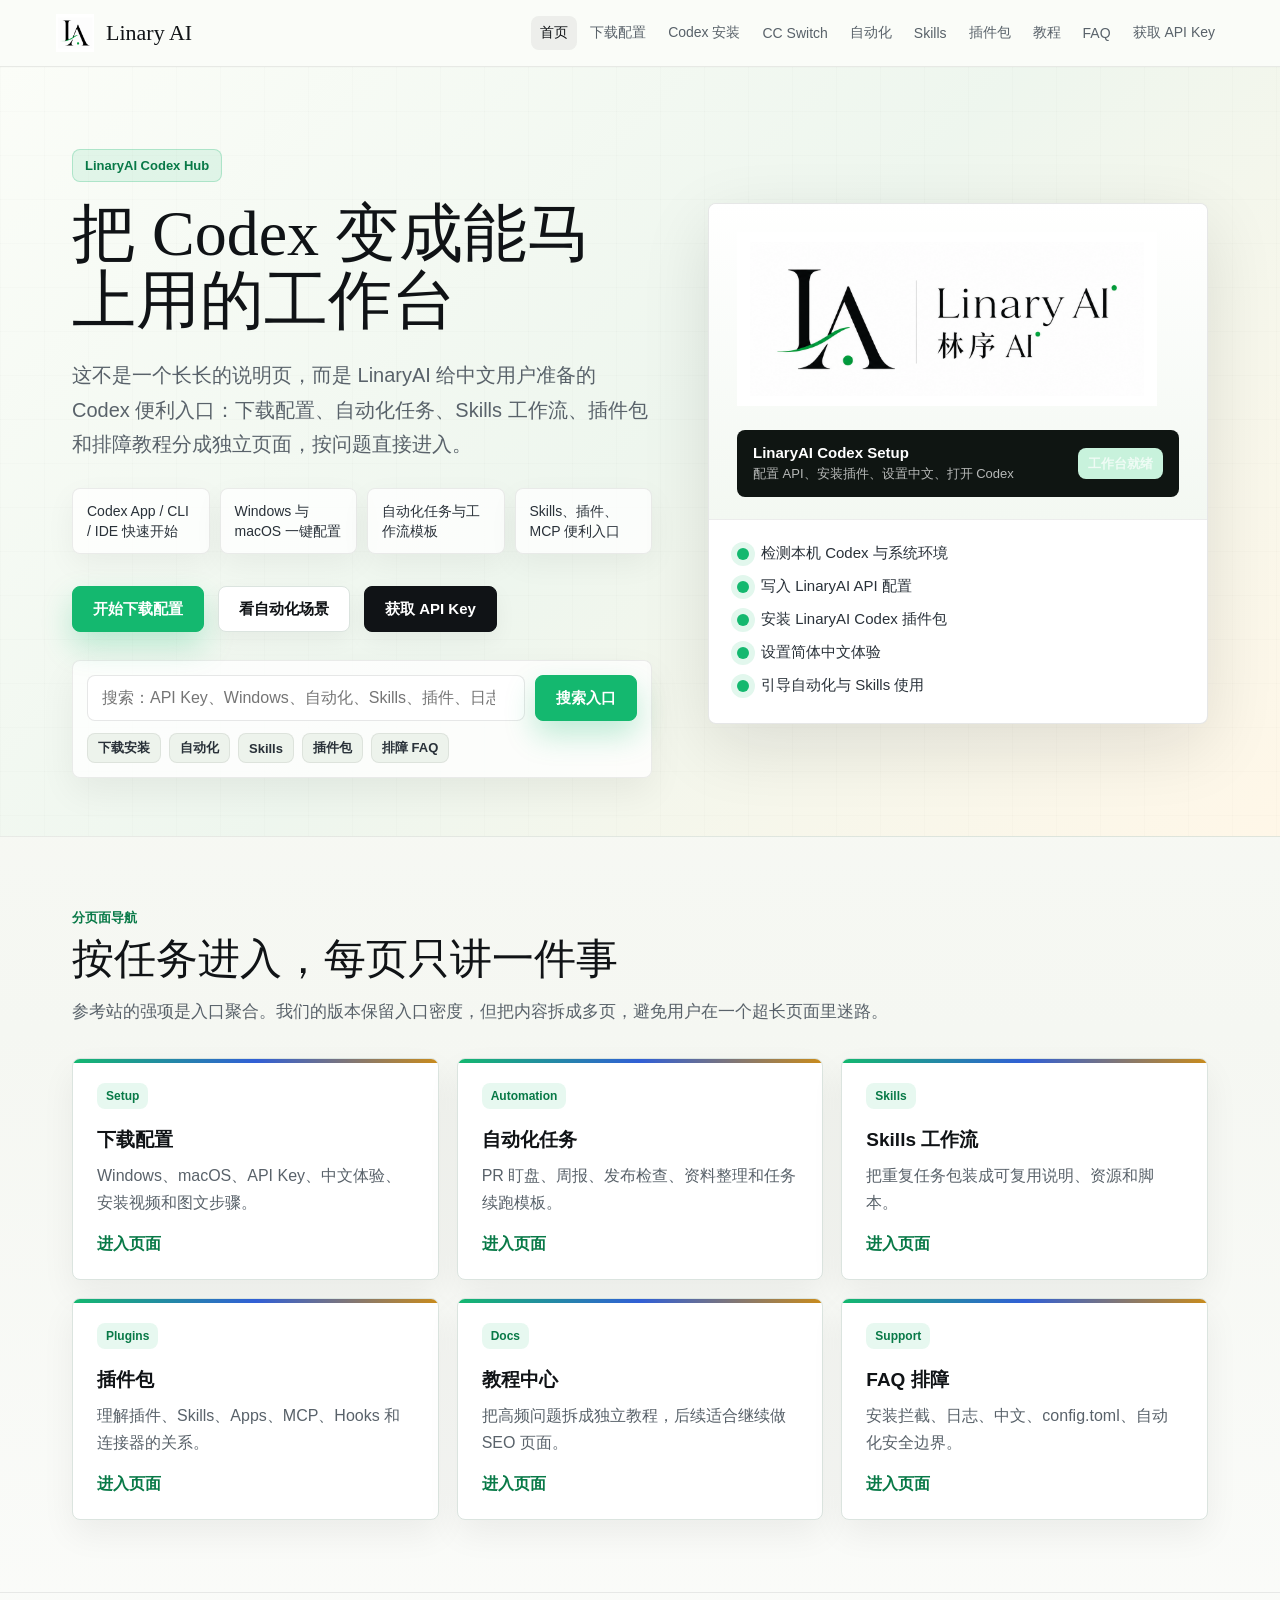
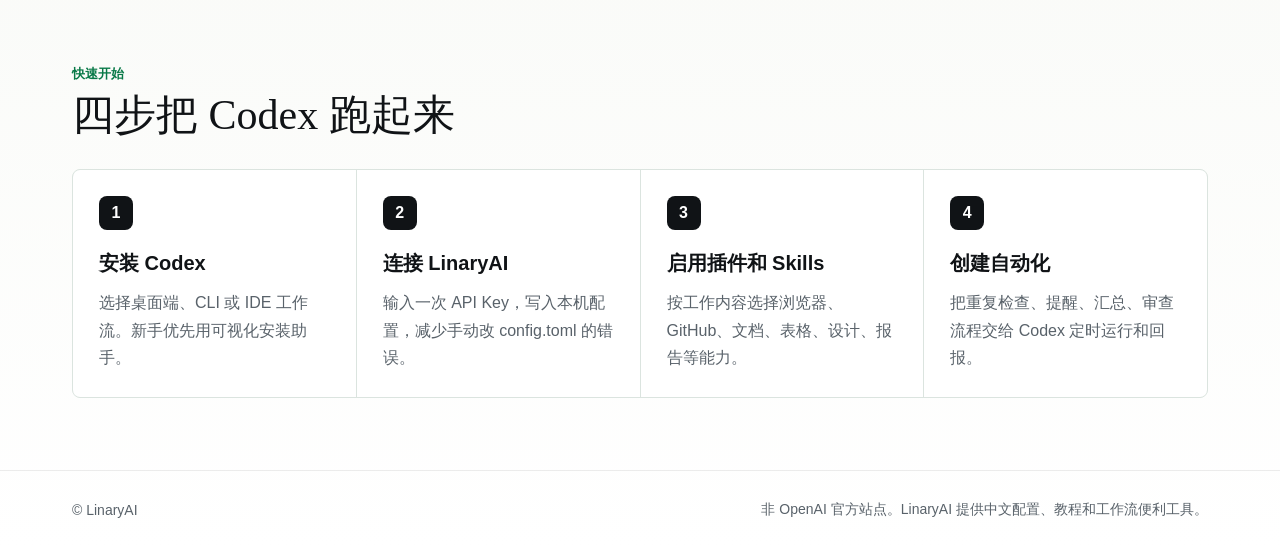
==== commit 20835e6b: "Update Codex site for gpt-5.6 installers" ====
--- a/codex/index.html
+++ b/codex/index.html
@@ -3,645 +3,96 @@
 <head>
   <meta charset="utf-8">
   <meta name="viewport" content="width=device-width, initial-scale=1">
-  <title>LinaryAI Codex 安装助手</title>
-  <link rel="shortcut icon" href="/codex/favicon.ico?v=20260630">
-  <link rel="icon" href="/codex/assets/favicon.ico?v=20260630" sizes="any">
-  <link rel="icon" type="image/png" sizes="32x32" href="/codex/assets/favicon-32.png?v=20260630">
-  <link rel="icon" type="image/png" sizes="64x64" href="/codex/assets/favicon.png?v=20260630">
-  <link rel="apple-touch-icon" sizes="180x180" href="/codex/assets/apple-touch-icon.png?v=20260630">
-  <meta property="og:image" content="https://linaryai.top/codex/assets/favicon-192.png?v=20260630">
-  <meta name="twitter:image" content="https://linaryai.top/codex/assets/favicon-192.png?v=20260630">
-  <style>
-    :root {
-      --green: #14b86f;
-      --green-dark: #087947;
-      --blue: #315fd6;
-      --amber: #c98b1c;
-      --ink: #101316;
-      --ink-soft: #293139;
-      --muted: #59626a;
-      --line: #dbe4df;
-      --paper: #f5f7f2;
-      --paper-deep: #edf3ec;
-      --white: #ffffff;
-      --dark: #0f1512;
-      --shadow: 0 22px 70px rgba(16, 19, 22, 0.11);
-      --serif: "Times New Roman", "Songti SC", "Noto Serif SC", serif;
-      --sans: -apple-system, BlinkMacSystemFont, "Segoe UI", "Microsoft YaHei UI", "PingFang SC", sans-serif;
+  <title>LinaryAI Codex 便利中心 - Codex 下载、自动化、Skills 和插件入口</title>
+  <meta name="description" content="LinaryAI Codex 便利中心提供 Codex 下载配置、LinaryAI API Key 接入、中文体验、自动化任务、Skills 工作流、插件包和常见排障教程。">
+  <meta name="keywords" content="LinaryAI Codex,Codex下载,Codex自动化,Codex Skills,Codex插件,Codex配置,LinaryAI API Key,Codex中文教程">
+  <meta name="robots" content="index,follow,max-image-preview:large,max-snippet:-1,max-video-preview:-1">
+  <meta name="theme-color" content="#14b86f">
+  <meta property="og:type" content="website">
+  <meta property="og:title" content="LinaryAI Codex 便利中心">
+  <meta property="og:description" content="从安装配置到自动化、Skills 和插件包，让 Codex 更快进入真实工作流。">
+  <meta property="og:image" content="https://api.linaryai.top/codex/assets/favicon-192.png?v=20260710">
+  <link rel="canonical" href="https://api.linaryai.top/codex/">
+  <link rel="shortcut icon" href="/codex/favicon.ico?v=20260710">
+  <link rel="icon" href="/codex/assets/favicon.ico?v=20260710" sizes="any">
+  <link rel="icon" type="image/png" sizes="32x32" href="/codex/assets/favicon-32.png?v=20260710">
+  <link rel="apple-touch-icon" sizes="180x180" href="/codex/assets/apple-touch-icon.png?v=20260710">
+  <link rel="stylesheet" href="assets/linary-codex-site.css">
+  <script type="application/ld+json">
+    {
+      "@context": "https://schema.org",
+      "@graph": [
+        {
+          "@type": "WebSite",
+          "@id": "https://api.linaryai.top/codex/#website",
+          "url": "https://api.linaryai.top/codex/",
+          "name": "LinaryAI Codex 便利中心",
+          "inLanguage": "zh-CN",
+          "description": "Codex 下载、配置、自动化、Skills、插件和中文教程入口。"
+        },
+        {
+          "@type": "WebPage",
+          "@id": "https://api.linaryai.top/codex/#webpage",
+          "url": "https://api.linaryai.top/codex/",
+          "name": "LinaryAI Codex 便利中心",
+          "isPartOf": { "@id": "https://api.linaryai.top/codex/#website" },
+          "inLanguage": "zh-CN",
+          "dateModified": "2026-07-06"
+        }
+      ]
     }
-
-    * { box-sizing: border-box; }
-
-    html { scroll-behavior: smooth; }
-
-    body {
-      margin: 0;
-      color: var(--ink);
-      background:
-        linear-gradient(180deg, #fbfcf8 0%, var(--paper) 46%, #ffffff 100%);
-      font-family: var(--sans);
-      letter-spacing: 0;
-    }
-
-    a { color: inherit; text-decoration: none; }
-
-    .nav {
-      position: sticky;
-      top: 0;
-      z-index: 20;
-      display: flex;
-      align-items: center;
-      justify-content: space-between;
-      padding: 14px 56px;
-      background: rgba(250, 252, 248, 0.9);
-      border-bottom: 1px solid rgba(16, 19, 22, 0.08);
-      backdrop-filter: blur(20px);
-    }
-
-    .brand {
-      display: flex;
-      align-items: center;
-      gap: 14px;
-      min-width: 220px;
-    }
-
-    .brand img {
-      width: 40px;
-      height: 40px;
-      object-fit: contain;
-    }
-
-    .brand span {
-      font-family: var(--serif);
-      font-size: 23px;
-      color: var(--ink);
-    }
-
-    .nav-links {
-      display: flex;
-      align-items: center;
-      gap: 6px;
-      color: var(--muted);
-      font-size: 14px;
-    }
-
-    .nav-links a {
-      padding: 8px 10px;
-      border-radius: 8px;
-    }
-
-    .nav-links a:hover {
-      color: var(--ink);
-      background: rgba(16, 19, 22, 0.05);
-    }
-
-    .hero {
-      position: relative;
-      min-height: 690px;
-      display: grid;
-      grid-template-columns: minmax(0, 1fr) minmax(420px, 500px);
-      gap: 56px;
-      align-items: center;
-      padding: 86px 72px 56px;
-      background:
-        linear-gradient(135deg, #fbfdf8 0%, #eef6ee 54%, #fffaf0 100%);
-      border-bottom: 1px solid rgba(16, 19, 22, 0.08);
-      overflow: hidden;
-    }
-
-    .hero::before {
-      content: "";
-      position: absolute;
-      inset: 0;
-      background-image:
-        linear-gradient(rgba(16, 19, 22, 0.045) 1px, transparent 1px),
-        linear-gradient(90deg, rgba(16, 19, 22, 0.045) 1px, transparent 1px);
-      background-size: 44px 44px;
-      opacity: 0.38;
-      pointer-events: none;
-    }
-
-    .hero > * {
-      position: relative;
-      z-index: 1;
-    }
-
-    .eyebrow {
-      display: inline-flex;
-      align-items: center;
-      padding: 8px 12px;
-      color: var(--green-dark);
-      font-weight: 700;
-      font-size: 14px;
-      margin-bottom: 20px;
-      background: rgba(20, 184, 111, 0.1);
-      border: 1px solid rgba(20, 184, 111, 0.25);
-      border-radius: 8px;
-    }
-
-    h1 {
-      margin: 0;
-      font-family: var(--serif);
-      font-size: 66px;
-      line-height: 1.04;
-      font-weight: 500;
-      letter-spacing: 0;
-      max-width: 720px;
-    }
-
-    .hero-copy {
-      max-width: 660px;
-      margin: 24px 0 0;
-      color: var(--muted);
-      font-size: 20px;
-      line-height: 1.7;
-    }
-
-    .hero-stats {
-      display: grid;
-      grid-template-columns: repeat(4, minmax(0, 1fr));
-      gap: 10px;
-      max-width: 720px;
-      margin-top: 26px;
-    }
-
-    .hero-stats span {
-      min-height: 54px;
-      display: flex;
-      align-items: center;
-      padding: 12px 14px;
-      color: var(--ink-soft);
-      background: rgba(255, 255, 255, 0.74);
-      border: 1px solid rgba(16, 19, 22, 0.08);
-      border-radius: 8px;
-      box-shadow: 0 10px 30px rgba(16, 19, 22, 0.05);
-      font-size: 14px;
-      line-height: 1.45;
-    }
-
-    .actions {
-      display: flex;
-      flex-wrap: wrap;
-      gap: 14px;
-      margin-top: 34px;
-    }
-
-    .btn {
-      display: inline-flex;
-      align-items: center;
-      justify-content: center;
-      min-height: 46px;
-      padding: 0 20px;
-      border-radius: 8px;
-      border: 1px solid var(--line);
-      font-weight: 700;
-      font-size: 15px;
-      background: var(--white);
-      color: var(--ink);
-      box-shadow: 0 8px 22px rgba(16, 19, 22, 0.05);
-      transition: transform 160ms ease, box-shadow 160ms ease, border-color 160ms ease, background 160ms ease;
-    }
-
-    .btn.primary {
-      color: #fff;
-      background: var(--green);
-      border-color: var(--green);
-      box-shadow: 0 14px 30px rgba(20, 184, 111, 0.26);
-    }
-
-    .btn:hover {
-      transform: translateY(-1px);
-      border-color: rgba(16, 19, 22, 0.2);
-      box-shadow: 0 16px 34px rgba(16, 19, 22, 0.09);
-    }
-
-    .btn.primary:hover {
-      background: #0da563;
-      border-color: #0da563;
-      box-shadow: 0 18px 38px rgba(20, 184, 111, 0.32);
-    }
-
-    .btn:focus-visible,
-    .nav-links a:focus-visible {
-      outline: 3px solid rgba(49, 95, 214, 0.28);
-      outline-offset: 3px;
-    }
-
-    .product-panel {
-      position: relative;
-      background: #fff;
-      border: 1px solid rgba(16, 19, 22, 0.1);
-      border-radius: 8px;
-      overflow: hidden;
-      box-shadow: var(--shadow);
-    }
-
-    .panel-head {
-      padding: 28px 28px 22px;
-      background:
-        linear-gradient(180deg, #ffffff 0%, #f3f8f2 100%);
-      border-bottom: 1px solid rgba(16, 19, 22, 0.08);
-    }
-
-    .panel-logo {
-      width: 100%;
-      max-width: 420px;
-      height: auto;
-      margin-bottom: 20px;
-    }
-
-    .panel-status {
-      display: flex;
-      align-items: center;
-      justify-content: space-between;
-      gap: 18px;
-      padding: 14px 16px;
-      background: #0f1512;
-      color: #fff;
-      border-radius: 8px;
-    }
-
-    .panel-status strong {
-      display: block;
-      font-size: 15px;
-      margin-bottom: 3px;
-    }
-
-    .panel-status span {
-      display: block;
-      color: rgba(255,255,255,0.7);
-      font-size: 13px;
-      line-height: 1.5;
-    }
-
-    .status-pill {
-      flex: 0 0 auto;
-      padding: 6px 10px;
-      color: #11432d;
-      background: #c8f2dc;
-      border-radius: 8px;
-      font-size: 12px;
-      font-weight: 800;
-    }
-
-    .checklist {
-      display: grid;
-      gap: 14px;
-      margin: 0;
-      padding: 24px 28px 28px;
-      list-style: none;
-    }
-
-    .checklist li {
-      display: flex;
-      align-items: center;
-      gap: 12px;
-      color: var(--ink-soft);
-      font-size: 15px;
-    }
-
-    .dot {
-      width: 12px;
-      height: 12px;
-      border-radius: 50%;
-      background: var(--green);
-      flex: 0 0 auto;
-      box-shadow: 0 0 0 6px rgba(20, 184, 111, 0.12);
-    }
-
-    section {
-      padding: 72px;
-      border-bottom: 1px solid rgba(16, 19, 22, 0.08);
-      scroll-margin-top: 84px;
-    }
-
-    .section-title {
-      margin: 0 0 28px;
-      font-family: var(--serif);
-      font-size: 42px;
-      font-weight: 500;
-    }
-
-    .section-heading {
-      display: flex;
-      align-items: flex-end;
-      justify-content: space-between;
-      gap: 24px;
-      margin-bottom: 30px;
-    }
-
-    .section-heading .section-title {
-      margin-bottom: 10px;
-    }
-
-    .section-lead {
-      max-width: 860px;
-      margin: 0;
-      color: var(--muted);
-      font-size: 17px;
-      line-height: 1.8;
-    }
-
-    .kicker {
-      margin: 0 0 8px;
-      color: var(--green-dark);
-      font-size: 13px;
-      font-weight: 800;
-      letter-spacing: 0;
-    }
-
-    .steps {
-      display: grid;
-      grid-template-columns: repeat(3, 1fr);
-      gap: 1px;
-      background: var(--line);
-      border: 1px solid var(--line);
-      border-radius: 8px;
-      overflow: hidden;
-    }
-
-    .step {
-      min-height: 220px;
-      padding: 26px;
-      background: #fff;
-    }
-
-    .step strong {
-      display: block;
-      font-size: 20px;
-      margin-bottom: 14px;
-    }
-
-    .step p, .faq p, .download-card p {
-      color: var(--muted);
-      line-height: 1.7;
-      margin: 0;
-    }
-
-    .downloads {
-      display: grid;
-      grid-template-columns: repeat(2, 1fr);
-      gap: 22px;
-    }
-
-    .download-card {
-      position: relative;
-      background: #fff;
-      border: 1px solid var(--line);
-      border-radius: 8px;
-      padding: 28px;
-      box-shadow: 0 18px 48px rgba(16, 19, 22, 0.07);
-      overflow: hidden;
-    }
-
-    .download-card::before {
-      content: "";
-      position: absolute;
-      inset: 0 0 auto;
-      height: 4px;
-      background: linear-gradient(90deg, var(--green), var(--blue), var(--amber));
-    }
-
-    .download-card h3 {
-      margin: 0 0 10px;
-      font-size: 22px;
-    }
-
-    .download-meta {
-      display: flex;
-      flex-wrap: wrap;
-      gap: 8px;
-      margin: 16px 0 0;
-    }
-
-    .download-meta span {
-      padding: 6px 9px;
-      color: var(--ink-soft);
-      background: var(--paper-deep);
-      border: 1px solid rgba(16, 19, 22, 0.06);
-      border-radius: 8px;
-      font-size: 12px;
-      font-weight: 700;
-    }
-
-    .download-card .btn { margin-top: 22px; }
-
-    .download-links {
-      display: flex;
-      flex-wrap: wrap;
-      gap: 12px;
-      margin-top: 22px;
-    }
-
-    .download-links .btn { margin-top: 0; }
-
-    .tutorial-grid {
-      display: grid;
-      grid-template-columns: repeat(2, minmax(0, 1fr));
-      gap: 22px;
-    }
-
-    .tutorial-card {
-      background: #fff;
-      border: 1px solid var(--line);
-      border-radius: 8px;
-      overflow: hidden;
-      box-shadow: 0 14px 34px rgba(16, 19, 22, 0.06);
-    }
-
-    .tutorial-card img {
-      display: block;
-      width: 100%;
-      aspect-ratio: 1120 / 720;
-      object-fit: cover;
-      background: #eef2ef;
-      border-bottom: 1px solid rgba(8, 11, 13, 0.08);
-    }
-
-    .tutorial-copy {
-      padding: 20px 22px 24px;
-      border-top: 4px solid rgba(20, 184, 111, 0.18);
-    }
-
-    .tutorial-copy h3 {
-      margin: 0 0 8px;
-      font-size: 20px;
-    }
-
-    .tutorial-copy p {
-      margin: 0;
-      color: var(--muted);
-      line-height: 1.7;
-    }
-
-    .tutorial-note {
-      margin: 28px 0 0;
-      padding: 18px 20px;
-      color: #24513b;
-      background: #eaf8f0;
-      border: 1px solid #c8ecd6;
-      border-radius: 8px;
-      line-height: 1.7;
-    }
-
-    .image-disclaimer {
-      margin: 0 0 22px;
-      padding: 14px 16px;
-      color: #5f4215;
-      background: #fff7df;
-      border: 1px solid #ecd28f;
-      border-radius: 8px;
-      line-height: 1.7;
-      font-size: 14px;
-    }
-
-    code {
-      padding: 2px 6px;
-      border-radius: 6px;
-      background: rgba(8, 11, 13, 0.06);
-      font-family: "SFMono-Regular", Consolas, "Liberation Mono", monospace;
-      font-size: 0.92em;
-    }
-
-    .security {
-      display: flex;
-      align-items: center;
-      justify-content: space-between;
-      gap: 32px;
-      background:
-        linear-gradient(135deg, #101512 0%, #17231d 58%, #0f1512 100%);
-      color: #fff;
-    }
-
-    .security-mark {
-      width: 72px;
-      height: 72px;
-      object-fit: contain;
-      border-radius: 8px;
-      background: rgba(255,255,255,0.08);
-      border: 1px solid rgba(255,255,255,0.12);
-      padding: 10px;
-    }
-
-    .security-copy {
-      flex: 1 1 auto;
-    }
-
-    .security h2 {
-      margin: 0;
-      font-family: var(--serif);
-      font-size: 36px;
-      font-weight: 500;
-    }
-
-    .security p {
-      max-width: 640px;
-      margin: 10px 0 0;
-      color: rgba(255,255,255,0.74);
-      line-height: 1.8;
-    }
-
-    .faq {
-      display: grid;
-      gap: 1px;
-      background: var(--line);
-      border: 1px solid var(--line);
-      border-radius: 8px;
-      overflow: hidden;
-    }
-
-    .faq-item {
-      background: #fff;
-      padding: 24px 26px;
-    }
-
-    .faq-item h3 {
-      margin: 0 0 8px;
-      font-size: 18px;
-    }
-
-    footer {
-      display: flex;
-      align-items: center;
-      justify-content: space-between;
-      gap: 24px;
-      padding: 30px 72px;
-      color: var(--muted);
-      font-size: 14px;
-    }
-
-    @media (prefers-reduced-motion: reduce) {
-      html { scroll-behavior: auto; }
-      .btn { transition: none; }
-      .btn:hover { transform: none; }
-    }
-
-    @media (max-width: 900px) {
-      .nav, .hero, section, footer { padding-left: 24px; padding-right: 24px; }
-      .nav-links { display: none; }
-      .hero { grid-template-columns: 1fr; gap: 34px; min-height: auto; padding-top: 54px; }
-      h1 { font-size: 44px; }
-      .hero-copy { font-size: 17px; }
-      .hero-stats { grid-template-columns: repeat(2, minmax(0, 1fr)); }
-      .steps, .downloads, .tutorial-grid { grid-template-columns: 1fr; }
-      .section-heading { align-items: flex-start; flex-direction: column; }
-      .security { align-items: flex-start; flex-direction: column; }
-      footer { flex-direction: column; align-items: flex-start; }
-    }
-
-    @media (max-width: 560px) {
-      .nav { padding-top: 12px; padding-bottom: 12px; }
-      .brand { min-width: 0; gap: 10px; }
-      .brand span { font-size: 20px; }
-      .hero { padding-top: 40px; }
-      .eyebrow { font-size: 13px; }
-      h1 { font-size: 38px; line-height: 1.08; }
-      .section-title { font-size: 34px; }
-      .actions, .download-links { width: 100%; }
-      .btn { width: 100%; }
-      .hero-stats { grid-template-columns: 1fr; }
-      .panel-head, .checklist, .download-card { padding-left: 20px; padding-right: 20px; }
-      .panel-status { align-items: flex-start; flex-direction: column; }
-      .security-mark { width: 60px; height: 60px; }
-    }
-  </style>
+  </script>
 </head>
 <body>
   <nav class="nav">
-    <a class="brand" href="#">
+    <a class="brand" href="index.html" aria-label="Linary AI 首页">
       <img src="assets/linary-logo.png" alt="LinaryAI">
       <span>Linary AI</span>
     </a>
-    <div class="nav-links">
-      <a href="#download">下载</a>
-      <a href="#windows">Windows 教程</a>
-      <a href="#macos">macOS 教程</a>
-      <a href="codex-install.html">Codex 官方安装</a>
+    <div class="nav-links" aria-label="主要导航">
+      <a href="index.html" aria-current="page">首页</a>
+      <a href="download.html">下载配置</a>
+      <a href="codex-install.html">Codex 安装</a>
       <a href="ccswitch.html">CC Switch</a>
+      <a href="automation.html">自动化</a>
+      <a href="skills.html">Skills</a>
+      <a href="plugins.html">插件包</a>
+      <a href="tutorials.html">教程</a>
+      <a href="faq.html">FAQ</a>
       <a href="https://api.linaryai.top/keys">获取 API Key</a>
-      <a href="#faq">常见问题</a>
     </div>
   </nav>
 
   <main>
     <section class="hero">
       <div>
-        <div class="eyebrow">LinaryAI Codex Setup</div>
-        <h1>LinaryAI Codex 安装助手</h1>
-        <p class="hero-copy">打开安装器后会先检测本机 Codex。检测通过后输入一次 API Key，即可把 Codex 配置为使用 LinaryAI、安装插件包，并设置简体中文体验。</p>
-        <div class="hero-stats" aria-label="安装能力">
-          <span>Windows EXE 一键配置</span>
-          <span>macOS Setup App</span>
-          <span>附带 Codex 插件包</span>
-          <span>自动设置简体中文</span>
+        <div class="eyebrow">LinaryAI Codex Hub</div>
+        <h1>把 Codex 变成能马上用的工作台</h1>
+        <p class="hero-copy">这不是一个长长的说明页，而是 LinaryAI 给中文用户准备的 Codex 便利入口：下载配置、自动化任务、Skills 工作流、插件包和排障教程分成独立页面，按问题直接进入。</p>
+        <div class="hero-stats" aria-label="站点能力概览">
+          <span>Codex App / CLI / IDE 快速开始</span>
+          <span>Windows 与 macOS 一键配置</span>
+          <span>自动化任务与工作流模板</span>
+          <span>Skills、插件、MCP 便利入口</span>
         </div>
         <div class="actions">
-          <a class="btn primary" href="downloads/LinaryAI-Codex-Setup-Branded-20260627.exe">下载 Windows 版</a>
-          <a class="btn" href="downloads/LinaryAI-Codex-macOS-Setup-Branded-20260627.zip">下载 macOS 版</a>
-          <a class="btn" href="codex-install.html">Codex 官方安装</a>
-          <a class="btn" href="ccswitch.html">配置 CC Switch</a>
-          <a class="btn" href="https://api.linaryai.top/keys">获取 API Key</a>
-        </div>
+          <a class="btn primary" href="download.html">开始下载配置</a>
+          <a class="btn" href="automation.html">看自动化场景</a>
+          <a class="btn dark" href="https://api.linaryai.top/keys">获取 API Key</a>
+        </div>
+        <form class="search-card" data-search-form>
+          <div class="search-row">
+            <input data-search-input type="search" placeholder="搜索：API Key、Windows、自动化、Skills、插件、日志">
+            <button class="btn primary" type="submit">搜索入口</button>
+          </div>
+          <div class="chips" aria-label="快捷入口">
+            <a class="chip" href="download.html">下载安装</a>
+            <a class="chip" href="automation.html">自动化</a>
+            <a class="chip" href="skills.html">Skills</a>
+            <a class="chip" href="plugins.html">插件包</a>
+            <a class="chip" href="faq.html">排障 FAQ</a>
+          </div>
+        </form>
       </div>
       <aside class="product-panel">
         <div class="panel-head">
@@ -649,196 +100,107 @@
           <div class="panel-status">
             <div>
               <strong>LinaryAI Codex Setup</strong>
-              <span>检测 Codex、写入配置、安装插件、设置中文</span>
+              <span>配置 API、安装插件、设置中文、打开 Codex</span>
             </div>
-            <span class="status-pill">中文就绪</span>
+            <span class="status-pill">工作台就绪</span>
           </div>
         </div>
         <ul class="checklist">
-          <li><span class="dot"></span>检测本机 Codex</li>
+          <li><span class="dot"></span>检测本机 Codex 与系统环境</li>
           <li><span class="dot"></span>写入 LinaryAI API 配置</li>
           <li><span class="dot"></span>安装 LinaryAI Codex 插件包</li>
-          <li><span class="dot"></span>设置 Codex 简体中文</li>
-          <li><span class="dot"></span>配置完成后打开 Codex</li>
+          <li><span class="dot"></span>设置简体中文体验</li>
+          <li><span class="dot"></span>引导自动化与 Skills 使用</li>
         </ul>
       </aside>
     </section>
 
-    <section id="download">
-      <h2 class="section-title">选择你的系统</h2>
-      <div class="downloads">
-        <div class="download-card">
-          <h3>Windows 一键安装包</h3>
-          <p>双击 EXE 安装器后会先检测 Codex。未安装 Codex 时，安装器会提示下载官方 Codex，并提供“重新检测”按钮。</p>
-          <div class="download-meta">
-            <span>EXE 安装包</span>
-            <span>约 14 MB</span>
-            <span>中文向导</span>
-          </div>
-          <div class="download-links">
-            <a class="btn primary" href="downloads/LinaryAI-Codex-Setup-Branded-20260627.exe">下载 Windows 版</a>
-            <a class="btn" href="#windows">查看图文教程</a>
-          </div>
-        </div>
-        <div class="download-card">
-          <h3>macOS Setup App</h3>
-          <p>解压后双击 LinaryAI Codex Setup.app，输入 API Key 后写入本机配置。未签名版本首次打开可能需要系统放行。</p>
-          <div class="download-meta">
-            <span>ZIP 压缩包</span>
-            <span>约 16 MB</span>
-            <span>中文提示</span>
-          </div>
-          <div class="download-links">
-            <a class="btn primary" href="downloads/LinaryAI-Codex-macOS-Setup-Branded-20260627.zip">下载 macOS 版</a>
-            <a class="btn" href="#macos">查看图文教程</a>
-          </div>
-        </div>
-      </div>
-    </section>
-
-    <section id="windows">
+    <section>
       <div class="section-heading">
         <div>
-          <p class="kicker">Windows 图文安装教程</p>
-          <h2 class="section-title">从下载安装到打开 Codex</h2>
-          <p class="section-lead">Windows 版直接提供 EXE 安装包。用户只需要下载、双击、输入 LinaryAI API Key，安装器会自动处理 Codex 配置、插件包和简体中文设置。</p>
-        </div>
-        <a class="btn primary" href="downloads/LinaryAI-Codex-Setup-Branded-20260627.exe">下载 Windows EXE</a>
-      </div>
-
-      <p class="image-disclaimer">以下图片为按当前 LinaryAI 安装器流程制作的界面示意图，用于说明点击顺序；正式发布前建议替换为 Windows Sandbox 或测试机里的真实截图。</p>
-      <div class="tutorial-grid">
-        <article class="tutorial-card">
-          <img src="assets/tutorial-windows-01-download.png" alt="Windows 第一步：下载 Windows 安装包">
-          <div class="tutorial-copy">
-            <h3>1. 下载 Windows 安装包</h3>
-            <p>打开安装页后点击“下载 Windows 版”，浏览器会下载一个 EXE 文件。</p>
-          </div>
-        </article>
-        <article class="tutorial-card">
-          <img src="assets/tutorial-windows-02-open-exe.png" alt="Windows 第二步：双击打开 EXE">
-          <div class="tutorial-copy">
-            <h3>2. 双击打开 EXE</h3>
-            <p>下载完成后双击安装包。如果出现 SmartScreen 提示，点击“更多信息”后选择“仍要运行”。</p>
-          </div>
-        </article>
-        <article class="tutorial-card">
-          <img src="assets/tutorial-windows-03-download-codex.png" alt="Windows 第三步：按需下载 Codex">
-          <div class="tutorial-copy">
-            <h3>3. 检测 Codex 并准备 Key</h3>
-            <p>安装向导会显示 Codex 检测结果。检测不到时，点击“下载 Codex”，安装完成后再点“重新检测”。</p>
-          </div>
-        </article>
-        <article class="tutorial-card">
-          <img src="assets/tutorial-windows-04-input-key.png" alt="Windows 第四步：输入 LinaryAI API Key">
-          <div class="tutorial-copy">
-            <h3>4. 输入 LinaryAI API Key</h3>
-            <p>在安装向导的 API Key 页面粘贴完整 Key，然后点击“下一步”。不需要手动打开 Terminal。</p>
-          </div>
-        </article>
-        <article class="tutorial-card">
-          <img src="assets/tutorial-windows-05-configure.png" alt="Windows 第五步：等待自动配置">
-          <div class="tutorial-copy">
-            <h3>5. 等待自动配置</h3>
-            <p>安装器会写入 LinaryAI API 配置、安装插件包，并设置 Codex 简体中文。</p>
-          </div>
-        </article>
-        <article class="tutorial-card">
-          <img src="assets/tutorial-windows-06-finish.png" alt="Windows 第六步：打开 Codex">
-          <div class="tutorial-copy">
-            <h3>6. 完成安装</h3>
-            <p>点击“完成”退出向导。桌面会生成“打开 LinaryAI Codex”入口，之后 Codex 会使用 LinaryAI 配置和中文体验。</p>
-          </div>
-        </article>
-      </div>
-      <p class="tutorial-note">如果 Windows 提示“不明发布者”，这是未购买商业代码签名证书时的常见系统提示。用户可点击“更多信息”，再选择“仍要运行”。</p>
+          <p class="kicker">分页面导航</p>
+          <h2 class="section-title">按任务进入，每页只讲一件事</h2>
+          <p class="section-lead">参考站的强项是入口聚合。我们的版本保留入口密度，但把内容拆成多页，避免用户在一个超长页面里迷路。</p>
+        </div>
+      </div>
+      <div class="entry-grid">
+        <article class="entry-card">
+          <span class="entry-tag">Setup</span>
+          <h3>下载配置</h3>
+          <p>Windows、macOS、API Key、中文体验、安装视频和图文步骤。</p>
+          <a href="download.html">进入页面</a>
+        </article>
+        <article class="entry-card">
+          <span class="entry-tag">Automation</span>
+          <h3>自动化任务</h3>
+          <p>PR 盯盘、周报、发布检查、资料整理和任务续跑模板。</p>
+          <a href="automation.html">进入页面</a>
+        </article>
+        <article class="entry-card">
+          <span class="entry-tag">Skills</span>
+          <h3>Skills 工作流</h3>
+          <p>把重复任务包装成可复用说明、资源和脚本。</p>
+          <a href="skills.html">进入页面</a>
+        </article>
+        <article class="entry-card">
+          <span class="entry-tag">Plugins</span>
+          <h3>插件包</h3>
+          <p>理解插件、Skills、Apps、MCP、Hooks 和连接器的关系。</p>
+          <a href="plugins.html">进入页面</a>
+        </article>
+        <article class="entry-card">
+          <span class="entry-tag">Docs</span>
+          <h3>教程中心</h3>
+          <p>把高频问题拆成独立教程，后续适合继续做 SEO 页面。</p>
+          <a href="tutorials.html">进入页面</a>
+        </article>
+        <article class="entry-card">
+          <span class="entry-tag">Support</span>
+          <h3>FAQ 排障</h3>
+          <p>安装拦截、日志、中文、config.toml、自动化安全边界。</p>
+          <a href="faq.html">进入页面</a>
+        </article>
+      </div>
     </section>
 
-    <section id="macos">
+    <section>
       <div class="section-heading">
         <div>
-          <p class="kicker">macOS 图文安装教程</p>
-          <h2 class="section-title">解压后用 Setup App 配置</h2>
-          <p class="section-lead">macOS 版是压缩包形式，用户下载后解压，双击 LinaryAI Codex Setup.app。若电脑还没有 Codex，安装器会先提示打开官方 Codex 下载页；装好后再次运行 Setup App 输入 API Key。</p>
-        </div>
-        <a class="btn primary" href="downloads/LinaryAI-Codex-macOS-Setup-Branded-20260627.zip">下载 macOS ZIP</a>
-      </div>
-
-      <p class="image-disclaimer">以下图片为按当前 macOS Setup App 脚本流程制作的界面示意图，用于说明点击顺序；正式发布前建议替换为 macOS 测试机里的真实截图。</p>
-      <div class="tutorial-grid">
-        <article class="tutorial-card">
-          <img src="assets/tutorial-macos-01-download.png" alt="macOS 第一步：下载 macOS 安装包">
-          <div class="tutorial-copy">
-            <h3>1. 下载 macOS 安装包</h3>
-            <p>打开安装页后点击“下载 macOS 版”，下载 LinaryAI Codex 的 ZIP 压缩包。</p>
-          </div>
-        </article>
-        <article class="tutorial-card">
-          <img src="assets/tutorial-macos-02-open-app.png" alt="macOS 第二步：解压并打开 Setup App">
-          <div class="tutorial-copy">
-            <h3>2. 解压并打开 Setup App</h3>
-            <p>正常情况双击 LinaryAI Codex Setup.app。若系统拦截，再运行包内的放行脚本。</p>
-          </div>
-        </article>
-        <article class="tutorial-card">
-          <img src="assets/tutorial-macos-03-download-codex.png" alt="macOS 第三步：按需下载 Codex">
-          <div class="tutorial-copy">
-            <h3>3. 如果没有 Codex，先安装 Codex</h3>
-            <p>没有检测到 Codex 时，点击“打开 Codex 下载页”。安装完成后再回到 Setup App。</p>
-          </div>
-        </article>
-        <article class="tutorial-card">
-          <img src="assets/tutorial-macos-04-input-key.png" alt="macOS 第四步：输入 LinaryAI API Key">
-          <div class="tutorial-copy">
-            <h3>4. 输入 LinaryAI API Key</h3>
-            <p>在系统弹窗里粘贴 API Key，输入内容会明文显示，确认无误后点击“开始配置”。</p>
-          </div>
-        </article>
-        <article class="tutorial-card">
-          <img src="assets/tutorial-macos-05-finish.png" alt="macOS 第五步：完成并打开 Codex">
-          <div class="tutorial-copy">
-            <h3>5. 完成并打开 Codex</h3>
-            <p>看到配置完成提示后，Codex 会使用 LinaryAI API、插件包和简体中文设置。</p>
-          </div>
-        </article>
-      </div>
-      <p class="tutorial-note">如果 macOS 提示“来自不明开发者”，先运行压缩包内的“0-如果提示无法打开-先点我.command”，或在系统设置的隐私与安全性里选择“仍要打开”。</p>
-    </section>
-
-    <section class="security">
-      <img class="security-mark" src="assets/linary-app-icon.png" alt="LinaryAI">
-      <div class="security-copy">
-        <h2>密钥只在本机处理</h2>
-        <p>安装页不收集 API Key。安装器会把 Key 写入本机 Codex 配置，不会把 Key 放进公开日志、命令行参数或网页表单。</p>
-      </div>
-    </section>
-
-    <section id="faq">
-      <h2 class="section-title">常见问题</h2>
-      <div class="faq">
-        <div class="faq-item">
-          <h3>Windows 提示“不明发布者”怎么办？</h3>
-          <p>当前安装包未做商业代码签名时，Windows 可能提示 SmartScreen。选择“更多信息”后点击“仍要运行”。正式分发建议购买代码签名证书。</p>
-        </div>
-        <div class="faq-item">
-          <h3>macOS 提示来自不明开发者怎么办？</h3>
-          <p>先运行包内的“0-如果提示无法打开-先点我.command”，或在系统设置的隐私与安全性里选择“仍要打开”。正式分发建议 Apple Developer 签名和公证。</p>
-        </div>
-        <div class="faq-item">
-          <h3>Codex 没有中文怎么办？</h3>
-          <p>安装器会写入 <code>localeOverride = "zh-CN"</code> 并设置默认中文回答。配置完成后请完全退出 Codex 再重新打开一次。</p>
-        </div>
-        <div class="faq-item">
-          <h3>日志在哪里？</h3>
-          <p>Windows 日志在桌面 <code>LinaryAI-Codex-install.log</code>。macOS 日志在桌面 <code>LinaryAI-Codex-setup.log</code>。发给技术支持前请确认不要包含 API Key。</p>
-        </div>
+          <p class="kicker">快速开始</p>
+          <h2 class="section-title">四步把 Codex 跑起来</h2>
+        </div>
+      </div>
+      <div class="workflow">
+        <article class="workflow-step">
+          <span class="step-number">1</span>
+          <strong>安装 Codex</strong>
+          <p>选择桌面端、CLI 或 IDE 工作流。新手优先用可视化安装助手。</p>
+        </article>
+        <article class="workflow-step">
+          <span class="step-number">2</span>
+          <strong>连接 LinaryAI</strong>
+          <p>输入一次 API Key，写入本机配置，减少手动改 config.toml 的错误。</p>
+        </article>
+        <article class="workflow-step">
+          <span class="step-number">3</span>
+          <strong>启用插件和 Skills</strong>
+          <p>按工作内容选择浏览器、GitHub、文档、表格、设计、报告等能力。</p>
+        </article>
+        <article class="workflow-step">
+          <span class="step-number">4</span>
+          <strong>创建自动化</strong>
+          <p>把重复检查、提醒、汇总、审查流程交给 Codex 定时运行和回报。</p>
+        </article>
       </div>
     </section>
   </main>
 
   <footer>
     <span>© LinaryAI</span>
-    <span>Codex 安装助手不会在网页中收集 API Key</span>
+    <span>非 OpenAI 官方站点。LinaryAI 提供中文配置、教程和工作流便利工具。</span>
   </footer>
+
+  <script src="assets/linary-codex-site.js"></script>
 </body>
 </html>
+
--- a/codex/assets/linary-codex-site.css
+++ b/codex/assets/linary-codex-site.css
@@ -0,0 +1,812 @@
+:root {
+  --green: #14b86f;
+  --green-dark: #087947;
+  --blue: #315fd6;
+  --amber: #c98b1c;
+  --ink: #101316;
+  --ink-soft: #293139;
+  --muted: #59626a;
+  --line: #dbe4df;
+  --paper: #f5f7f2;
+  --paper-deep: #edf3ec;
+  --white: #ffffff;
+  --dark: #0f1512;
+  --shadow: 0 22px 70px rgba(16, 19, 22, 0.11);
+  --serif: "Times New Roman", "Songti SC", "Noto Serif SC", serif;
+  --sans: -apple-system, BlinkMacSystemFont, "Segoe UI", "Microsoft YaHei UI", "PingFang SC", sans-serif;
+}
+
+* { box-sizing: border-box; }
+
+html { scroll-behavior: smooth; }
+
+body {
+  margin: 0;
+  color: var(--ink);
+  background: linear-gradient(180deg, #fbfcf8 0%, var(--paper) 48%, #ffffff 100%);
+  font-family: var(--sans);
+  letter-spacing: 0;
+}
+
+a { color: inherit; text-decoration: none; }
+img, video { max-width: 100%; }
+
+.nav {
+  position: sticky;
+  top: 0;
+  z-index: 20;
+  display: flex;
+  align-items: center;
+  justify-content: space-between;
+  gap: 20px;
+  padding: 14px 56px;
+  background: rgba(250, 252, 248, 0.92);
+  border-bottom: 1px solid rgba(16, 19, 22, 0.08);
+  backdrop-filter: blur(20px);
+}
+
+.brand {
+  display: flex;
+  align-items: center;
+  gap: 12px;
+  min-width: 190px;
+}
+
+.brand img {
+  width: 38px;
+  height: 38px;
+  object-fit: contain;
+}
+
+.brand span {
+  font-family: var(--serif);
+  font-size: 22px;
+  white-space: nowrap;
+}
+
+.nav-links {
+  display: flex;
+  align-items: center;
+  gap: 4px;
+  color: var(--muted);
+  font-size: 14px;
+}
+
+.nav-links a {
+  padding: 8px 9px;
+  border-radius: 8px;
+  white-space: nowrap;
+}
+
+.nav-links a:hover,
+.nav-links a[aria-current="page"] {
+  color: var(--ink);
+  background: rgba(16, 19, 22, 0.06);
+}
+
+.hero {
+  position: relative;
+  min-height: 650px;
+  display: grid;
+  grid-template-columns: minmax(0, 1fr) minmax(360px, 500px);
+  gap: 56px;
+  align-items: center;
+  padding: 82px 72px 58px;
+  background: linear-gradient(135deg, #fbfdf8 0%, #eef6ee 50%, #fff7e8 100%);
+  border-bottom: 1px solid rgba(16, 19, 22, 0.08);
+  overflow: hidden;
+}
+
+.hero::before, .page-hero::before {
+  content: "";
+  position: absolute;
+  inset: 0;
+  background-image:
+    linear-gradient(rgba(16, 19, 22, 0.045) 1px, transparent 1px),
+    linear-gradient(90deg, rgba(16, 19, 22, 0.045) 1px, transparent 1px);
+  background-size: 44px 44px;
+  opacity: 0.34;
+  pointer-events: none;
+}
+
+.hero > *, .page-hero > * { position: relative; z-index: 1; }
+
+.page-hero {
+  position: relative;
+  padding: 72px;
+  background: linear-gradient(135deg, #fbfdf8 0%, #eef6ee 54%, #fff7e8 100%);
+  border-bottom: 1px solid rgba(16, 19, 22, 0.08);
+  overflow: hidden;
+}
+
+.page-hero-inner {
+  max-width: 980px;
+}
+
+.eyebrow, .mini-label {
+  display: inline-flex;
+  align-items: center;
+  padding: 8px 12px;
+  color: var(--green-dark);
+  font-weight: 800;
+  font-size: 13px;
+  background: rgba(20, 184, 111, 0.1);
+  border: 1px solid rgba(20, 184, 111, 0.25);
+  border-radius: 8px;
+}
+
+h1 {
+  margin: 18px 0 0;
+  font-family: var(--serif);
+  font-size: 64px;
+  line-height: 1.05;
+  font-weight: 500;
+}
+
+.page-hero h1 {
+  max-width: 900px;
+  font-size: 58px;
+}
+
+.hero-copy, .page-copy {
+  max-width: 760px;
+  margin: 24px 0 0;
+  color: var(--muted);
+  font-size: 20px;
+  line-height: 1.72;
+}
+
+.actions {
+  display: flex;
+  flex-wrap: wrap;
+  gap: 14px;
+  margin-top: 32px;
+}
+
+.btn {
+  display: inline-flex;
+  align-items: center;
+  justify-content: center;
+  min-height: 46px;
+  padding: 0 20px;
+  border-radius: 8px;
+  border: 1px solid var(--line);
+  font-weight: 800;
+  font-size: 15px;
+  background: var(--white);
+  color: var(--ink);
+  box-shadow: 0 8px 22px rgba(16, 19, 22, 0.05);
+  transition: transform 160ms ease, box-shadow 160ms ease, border-color 160ms ease, background 160ms ease;
+}
+
+.btn.primary {
+  color: #fff;
+  background: var(--green);
+  border-color: var(--green);
+  box-shadow: 0 14px 30px rgba(20, 184, 111, 0.26);
+}
+
+.btn.dark {
+  color: #fff;
+  background: var(--ink);
+  border-color: var(--ink);
+}
+
+.btn:hover {
+  transform: translateY(-1px);
+  border-color: rgba(16, 19, 22, 0.2);
+  box-shadow: 0 16px 34px rgba(16, 19, 22, 0.09);
+}
+
+.btn.primary:hover {
+  background: #0da563;
+  border-color: #0da563;
+}
+
+.btn:focus-visible,
+.nav-links a:focus-visible,
+.search-card input:focus-visible,
+.chip:focus-visible {
+  outline: 3px solid rgba(49, 95, 214, 0.28);
+  outline-offset: 3px;
+}
+
+.hero-stats {
+  display: grid;
+  grid-template-columns: repeat(4, minmax(0, 1fr));
+  gap: 10px;
+  max-width: 760px;
+  margin-top: 26px;
+}
+
+.hero-stats span {
+  min-height: 62px;
+  display: flex;
+  align-items: center;
+  padding: 12px 14px;
+  color: var(--ink-soft);
+  background: rgba(255, 255, 255, 0.76);
+  border: 1px solid rgba(16, 19, 22, 0.08);
+  border-radius: 8px;
+  box-shadow: 0 10px 30px rgba(16, 19, 22, 0.05);
+  font-size: 14px;
+  line-height: 1.45;
+}
+
+.search-card {
+  max-width: 760px;
+  margin-top: 28px;
+  padding: 14px;
+  background: rgba(255, 255, 255, 0.78);
+  border: 1px solid rgba(16, 19, 22, 0.08);
+  border-radius: 8px;
+  box-shadow: 0 14px 36px rgba(16, 19, 22, 0.06);
+}
+
+.search-row {
+  display: grid;
+  grid-template-columns: minmax(0, 1fr) auto;
+  gap: 10px;
+}
+
+.search-card input {
+  width: 100%;
+  min-height: 44px;
+  padding: 0 14px;
+  color: var(--ink);
+  background: #fff;
+  border: 1px solid rgba(16, 19, 22, 0.1);
+  border-radius: 8px;
+  font: inherit;
+}
+
+.chips {
+  display: flex;
+  flex-wrap: wrap;
+  gap: 8px;
+  margin-top: 12px;
+}
+
+.chip {
+  display: inline-flex;
+  align-items: center;
+  min-height: 30px;
+  padding: 0 10px;
+  color: var(--ink-soft);
+  background: var(--paper-deep);
+  border: 1px solid rgba(16, 19, 22, 0.07);
+  border-radius: 8px;
+  font-size: 13px;
+  font-weight: 700;
+}
+
+.product-panel {
+  background: #fff;
+  border: 1px solid rgba(16, 19, 22, 0.1);
+  border-radius: 8px;
+  overflow: hidden;
+  box-shadow: var(--shadow);
+}
+
+.panel-head {
+  padding: 28px 28px 22px;
+  background: linear-gradient(180deg, #ffffff 0%, #f3f8f2 100%);
+  border-bottom: 1px solid rgba(16, 19, 22, 0.08);
+}
+
+.panel-logo {
+  width: 100%;
+  max-width: 420px;
+  height: auto;
+  margin-bottom: 20px;
+}
+
+.panel-status {
+  display: flex;
+  align-items: center;
+  justify-content: space-between;
+  gap: 18px;
+  padding: 14px 16px;
+  background: #0f1512;
+  color: #fff;
+  border-radius: 8px;
+}
+
+.panel-status strong {
+  display: block;
+  font-size: 15px;
+  margin-bottom: 3px;
+}
+
+.panel-status span {
+  display: block;
+  color: rgba(255,255,255,0.7);
+  font-size: 13px;
+  line-height: 1.5;
+}
+
+.status-pill {
+  flex: 0 0 auto;
+  padding: 6px 10px;
+  color: #11432d;
+  background: #c8f2dc;
+  border-radius: 8px;
+  font-size: 12px;
+  font-weight: 800;
+}
+
+.checklist {
+  display: grid;
+  gap: 14px;
+  margin: 0;
+  padding: 24px 28px 28px;
+  list-style: none;
+}
+
+.checklist li {
+  display: flex;
+  align-items: center;
+  gap: 12px;
+  color: var(--ink-soft);
+  font-size: 15px;
+}
+
+.dot {
+  width: 12px;
+  height: 12px;
+  border-radius: 50%;
+  background: var(--green);
+  flex: 0 0 auto;
+  box-shadow: 0 0 0 6px rgba(20, 184, 111, 0.12);
+}
+
+section {
+  padding: 72px;
+  border-bottom: 1px solid rgba(16, 19, 22, 0.08);
+}
+
+.section-heading {
+  display: flex;
+  align-items: flex-end;
+  justify-content: space-between;
+  gap: 24px;
+  margin-bottom: 30px;
+}
+
+.section-title {
+  margin: 8px 0 0;
+  font-family: var(--serif);
+  font-size: 42px;
+  line-height: 1.15;
+  font-weight: 500;
+}
+
+.section-lead {
+  max-width: 860px;
+  margin: 14px 0 0;
+  color: var(--muted);
+  font-size: 17px;
+  line-height: 1.8;
+}
+
+.kicker {
+  margin: 0;
+  color: var(--green-dark);
+  font-size: 13px;
+  font-weight: 800;
+}
+
+.card-grid,
+.entry-grid,
+.services,
+.article-grid {
+  display: grid;
+  grid-template-columns: repeat(3, minmax(0, 1fr));
+  gap: 18px;
+}
+
+.two-grid {
+  display: grid;
+  grid-template-columns: repeat(2, minmax(0, 1fr));
+  gap: 22px;
+}
+
+.four-grid {
+  display: grid;
+  grid-template-columns: repeat(4, minmax(0, 1fr));
+  gap: 14px;
+}
+
+.card,
+.entry-card,
+.service-card,
+.article-card,
+.download-card,
+.tutorial-card,
+.faq-item {
+  background: #fff;
+  border: 1px solid var(--line);
+  border-radius: 8px;
+  box-shadow: 0 14px 34px rgba(16, 19, 22, 0.06);
+}
+
+.card,
+.entry-card,
+.service-card,
+.article-card,
+.download-card {
+  padding: 24px;
+  min-height: 190px;
+}
+
+.entry-card,
+.download-card {
+  position: relative;
+  overflow: hidden;
+}
+
+.entry-card::before,
+.download-card::before {
+  content: "";
+  position: absolute;
+  inset: 0 0 auto;
+  height: 4px;
+  background: linear-gradient(90deg, var(--green), var(--blue), var(--amber));
+}
+
+.entry-tag {
+  display: inline-flex;
+  margin-bottom: 18px;
+  padding: 6px 9px;
+  color: var(--green-dark);
+  background: rgba(20, 184, 111, 0.1);
+  border-radius: 8px;
+  font-size: 12px;
+  font-weight: 800;
+}
+
+.card strong,
+.entry-card h3,
+.service-card h3,
+.article-card h3,
+.download-card h3,
+.tutorial-copy h3,
+.faq-item h3 {
+  display: block;
+  margin: 0 0 9px;
+  color: var(--ink);
+  font-size: 19px;
+  line-height: 1.35;
+}
+
+.card p,
+.entry-card p,
+.service-card p,
+.article-card p,
+.download-card p,
+.tutorial-copy p,
+.faq p {
+  color: var(--muted);
+  line-height: 1.7;
+  margin: 0;
+}
+
+.entry-card a,
+.article-card a {
+  display: inline-flex;
+  margin-top: 18px;
+  color: var(--green-dark);
+  font-weight: 800;
+}
+
+.download-meta {
+  display: flex;
+  flex-wrap: wrap;
+  gap: 8px;
+  margin: 16px 0 0;
+}
+
+.download-meta span {
+  padding: 6px 9px;
+  color: var(--ink-soft);
+  background: var(--paper-deep);
+  border: 1px solid rgba(16, 19, 22, 0.06);
+  border-radius: 8px;
+  font-size: 12px;
+  font-weight: 700;
+}
+
+.download-links {
+  display: flex;
+  flex-wrap: wrap;
+  gap: 12px;
+  margin-top: 22px;
+}
+
+.service-icon {
+  width: 46px;
+  height: 46px;
+  display: inline-flex;
+  align-items: center;
+  justify-content: center;
+  margin-bottom: 20px;
+  border-radius: 8px;
+  color: #fff;
+  background: var(--ink);
+  font-weight: 900;
+}
+
+.service-card:nth-child(3n + 2) .service-icon { background: var(--green); }
+.service-card:nth-child(3n) .service-icon { background: var(--blue); }
+
+.dark-section {
+  color: #fff;
+  background: linear-gradient(135deg, #101512 0%, #17231d 58%, #0f1512 100%);
+}
+
+.dark-section .section-title,
+.dark-section .service-card h3,
+.video-section .section-title {
+  color: #fff;
+}
+
+.dark-section .section-lead,
+.dark-section .service-card p,
+.video-section .section-lead,
+.video-section .video-caption {
+  color: rgba(255, 255, 255, 0.72);
+}
+
+.dark-section .kicker,
+.video-section .kicker {
+  color: #8ce6b8;
+}
+
+.dark-section .service-card {
+  background: rgba(255, 255, 255, 0.08);
+  border-color: rgba(255, 255, 255, 0.12);
+  box-shadow: none;
+}
+
+.dark-section .service-icon {
+  color: #103824;
+  background: #c8f2dc;
+}
+
+.workflow {
+  display: grid;
+  grid-template-columns: repeat(4, minmax(0, 1fr));
+  gap: 1px;
+  background: var(--line);
+  border: 1px solid var(--line);
+  border-radius: 8px;
+  overflow: hidden;
+}
+
+.workflow-step {
+  min-height: 220px;
+  padding: 26px;
+  background: #fff;
+}
+
+.step-number {
+  display: inline-flex;
+  align-items: center;
+  justify-content: center;
+  width: 34px;
+  height: 34px;
+  margin-bottom: 20px;
+  color: #fff;
+  background: var(--ink);
+  border-radius: 8px;
+  font-weight: 800;
+}
+
+.workflow-step strong {
+  display: block;
+  font-size: 20px;
+  margin-bottom: 12px;
+}
+
+.workflow-step p {
+  color: var(--muted);
+  line-height: 1.7;
+  margin: 0;
+}
+
+.video-section {
+  color: #fff;
+  background: linear-gradient(180deg, #0f1512 0%, #18211d 100%);
+}
+
+.demo-video-wrap {
+  max-width: 1120px;
+  margin: 0 auto;
+  padding: 10px;
+  background: rgba(255, 255, 255, 0.08);
+  border: 1px solid rgba(255, 255, 255, 0.12);
+  border-radius: 8px;
+}
+
+.demo-video {
+  display: block;
+  width: 100%;
+  aspect-ratio: 16 / 9;
+  background: #0b1110;
+  border: 1px solid rgba(255, 255, 255, 0.14);
+  border-radius: 8px;
+  box-shadow: 0 24px 70px rgba(0, 0, 0, 0.32);
+}
+
+.video-caption {
+  margin: 14px 0 0;
+  font-size: 14px;
+  line-height: 1.7;
+}
+
+.tutorial-grid {
+  display: grid;
+  grid-template-columns: repeat(2, minmax(0, 1fr));
+  gap: 22px;
+}
+
+.tutorial-card { overflow: hidden; }
+
+.tutorial-card img {
+  display: block;
+  width: 100%;
+  aspect-ratio: 1120 / 720;
+  object-fit: cover;
+  background: #eef2ef;
+  border-bottom: 1px solid rgba(8, 11, 13, 0.08);
+}
+
+.tutorial-copy {
+  padding: 20px 22px 24px;
+  border-top: 4px solid rgba(20, 184, 111, 0.18);
+}
+
+.tutorial-note,
+.image-disclaimer,
+.notice {
+  margin: 28px 0 0;
+  padding: 18px 20px;
+  border-radius: 8px;
+  line-height: 1.7;
+  font-size: 14px;
+}
+
+.tutorial-note,
+.notice {
+  color: #24513b;
+  background: #eaf8f0;
+  border: 1px solid #c8ecd6;
+}
+
+.image-disclaimer {
+  margin: 0 0 22px;
+  color: #5f4215;
+  background: #fff7df;
+  border: 1px solid #ecd28f;
+}
+
+.security {
+  display: flex;
+  align-items: center;
+  justify-content: space-between;
+  gap: 32px;
+  background: linear-gradient(135deg, #101512 0%, #17231d 58%, #0f1512 100%);
+  color: #fff;
+}
+
+.security-mark {
+  width: 72px;
+  height: 72px;
+  object-fit: contain;
+  border-radius: 8px;
+  background: rgba(255,255,255,0.08);
+  border: 1px solid rgba(255,255,255,0.12);
+  padding: 10px;
+}
+
+.security-copy { flex: 1 1 auto; }
+
+.security h2 {
+  margin: 0;
+  font-family: var(--serif);
+  font-size: 36px;
+  font-weight: 500;
+}
+
+.security p {
+  max-width: 720px;
+  margin: 10px 0 0;
+  color: rgba(255,255,255,0.74);
+  line-height: 1.8;
+}
+
+.source-links {
+  display: flex;
+  flex-wrap: wrap;
+  gap: 10px;
+  margin-top: 22px;
+}
+
+.source-links a {
+  padding: 8px 10px;
+  color: var(--ink-soft);
+  background: #fff;
+  border: 1px solid rgba(16, 19, 22, 0.08);
+  border-radius: 8px;
+  font-size: 13px;
+  font-weight: 800;
+}
+
+.faq {
+  display: grid;
+  gap: 1px;
+  background: var(--line);
+  border: 1px solid var(--line);
+  border-radius: 8px;
+  overflow: hidden;
+}
+
+.faq-item {
+  padding: 24px 26px;
+  border: 0;
+  border-radius: 0;
+  box-shadow: none;
+}
+
+code {
+  padding: 2px 6px;
+  border-radius: 6px;
+  background: rgba(8, 11, 13, 0.06);
+  font-family: "SFMono-Regular", Consolas, "Liberation Mono", monospace;
+  font-size: 0.92em;
+}
+
+footer {
+  display: flex;
+  align-items: center;
+  justify-content: space-between;
+  gap: 24px;
+  padding: 30px 72px;
+  color: var(--muted);
+  font-size: 14px;
+}
+
+@media (prefers-reduced-motion: reduce) {
+  html { scroll-behavior: auto; }
+  .btn { transition: none; }
+  .btn:hover { transform: none; }
+}
+
+@media (max-width: 1080px) {
+  .nav { padding-left: 28px; padding-right: 28px; }
+  .nav-links { gap: 0; font-size: 13px; }
+  .hero { grid-template-columns: 1fr; gap: 34px; min-height: auto; padding: 62px 28px 48px; }
+  .page-hero, section, footer { padding-left: 28px; padding-right: 28px; }
+  .four-grid, .workflow { grid-template-columns: repeat(2, minmax(0, 1fr)); }
+  .card-grid, .entry-grid, .services, .article-grid { grid-template-columns: repeat(2, minmax(0, 1fr)); }
+}
+
+@media (max-width: 760px) {
+  .nav { padding: 12px 20px; }
+  .nav-links { display: none; }
+  .brand { min-width: 0; gap: 10px; }
+  .brand span { font-size: 20px; }
+  h1, .page-hero h1 { font-size: 40px; line-height: 1.08; }
+  .hero-copy, .page-copy { font-size: 17px; }
+  .hero-stats, .four-grid, .workflow, .two-grid, .card-grid, .entry-grid, .services, .article-grid, .tutorial-grid { grid-template-columns: 1fr; }
+  .section-heading { align-items: flex-start; flex-direction: column; }
+  .section-title { font-size: 34px; }
+  .actions, .download-links { width: 100%; }
+  .btn { width: 100%; }
+  .search-row { grid-template-columns: 1fr; }
+  .search-card .btn { width: 100%; }
+  .panel-head, .checklist, .download-card { padding-left: 20px; padding-right: 20px; }
+  .panel-status, .security { align-items: flex-start; flex-direction: column; }
+  .security-mark { width: 60px; height: 60px; }
+  footer { flex-direction: column; align-items: flex-start; }
+}
